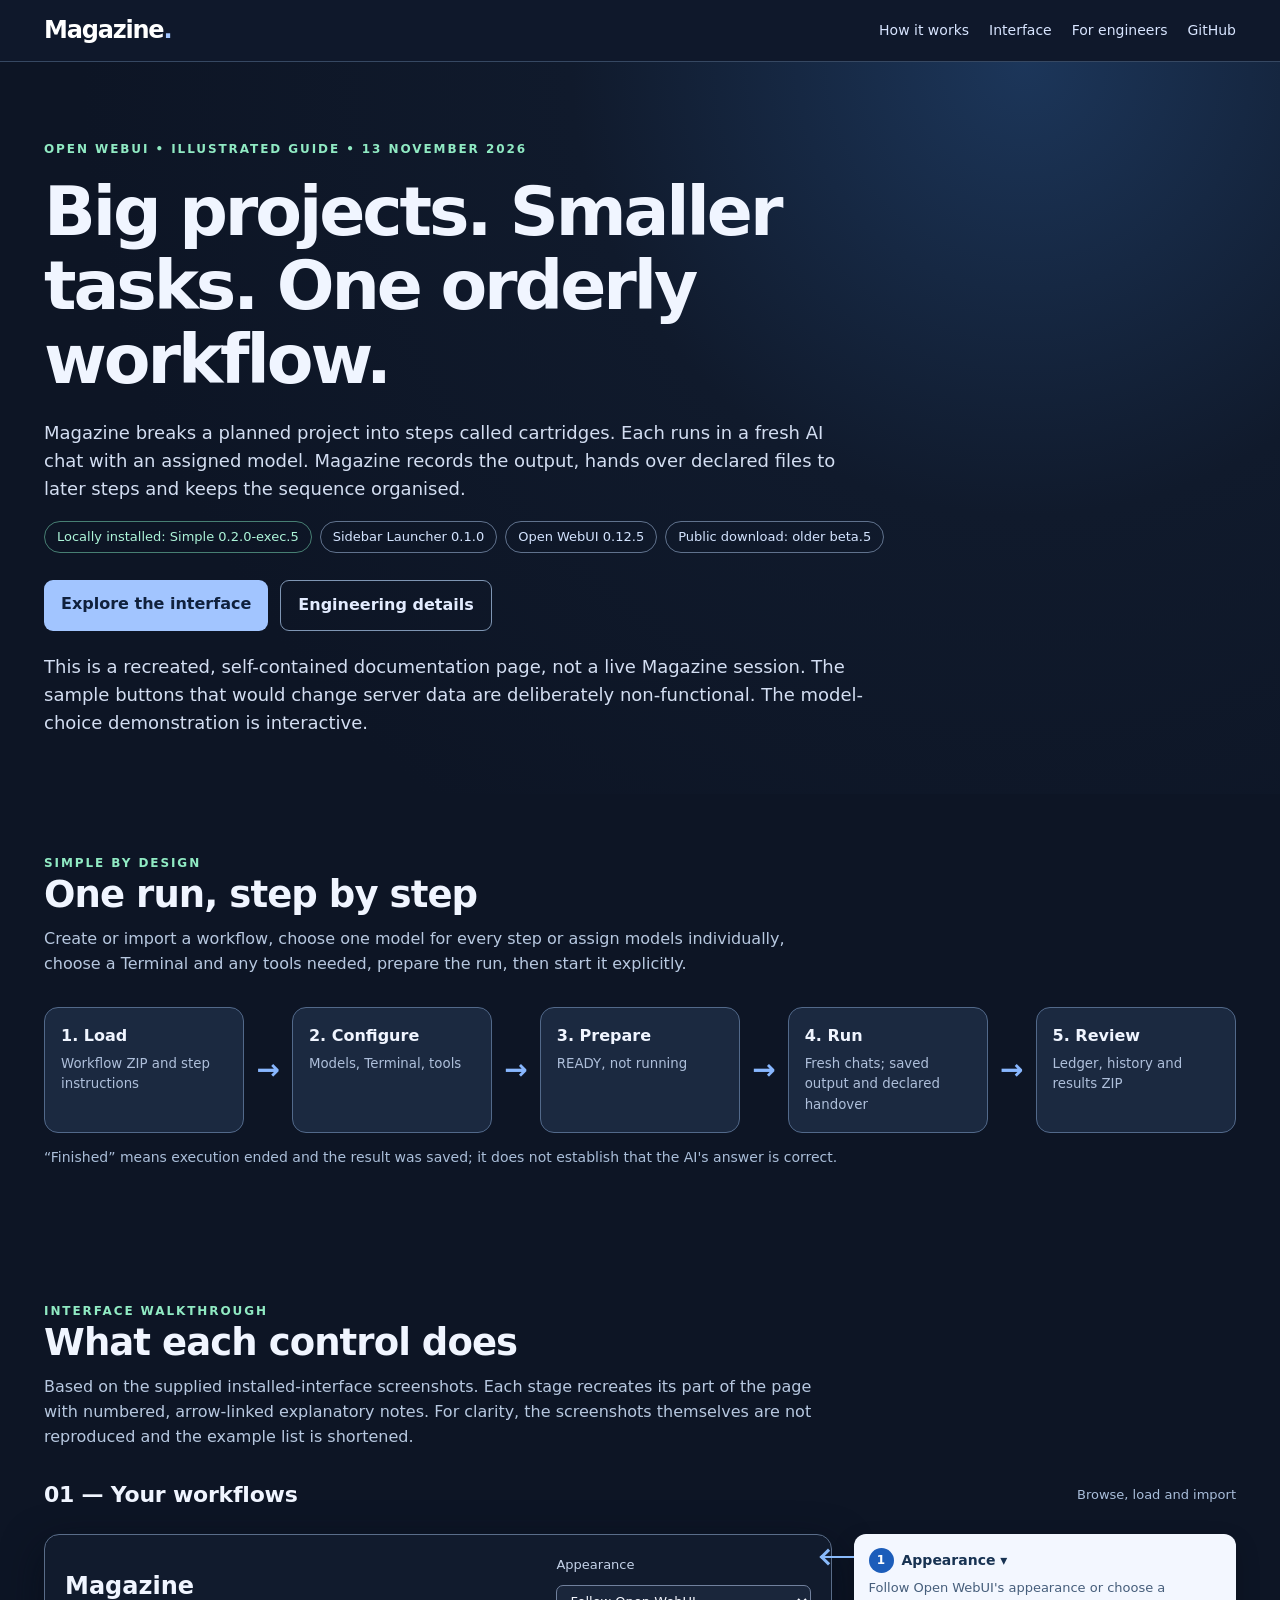
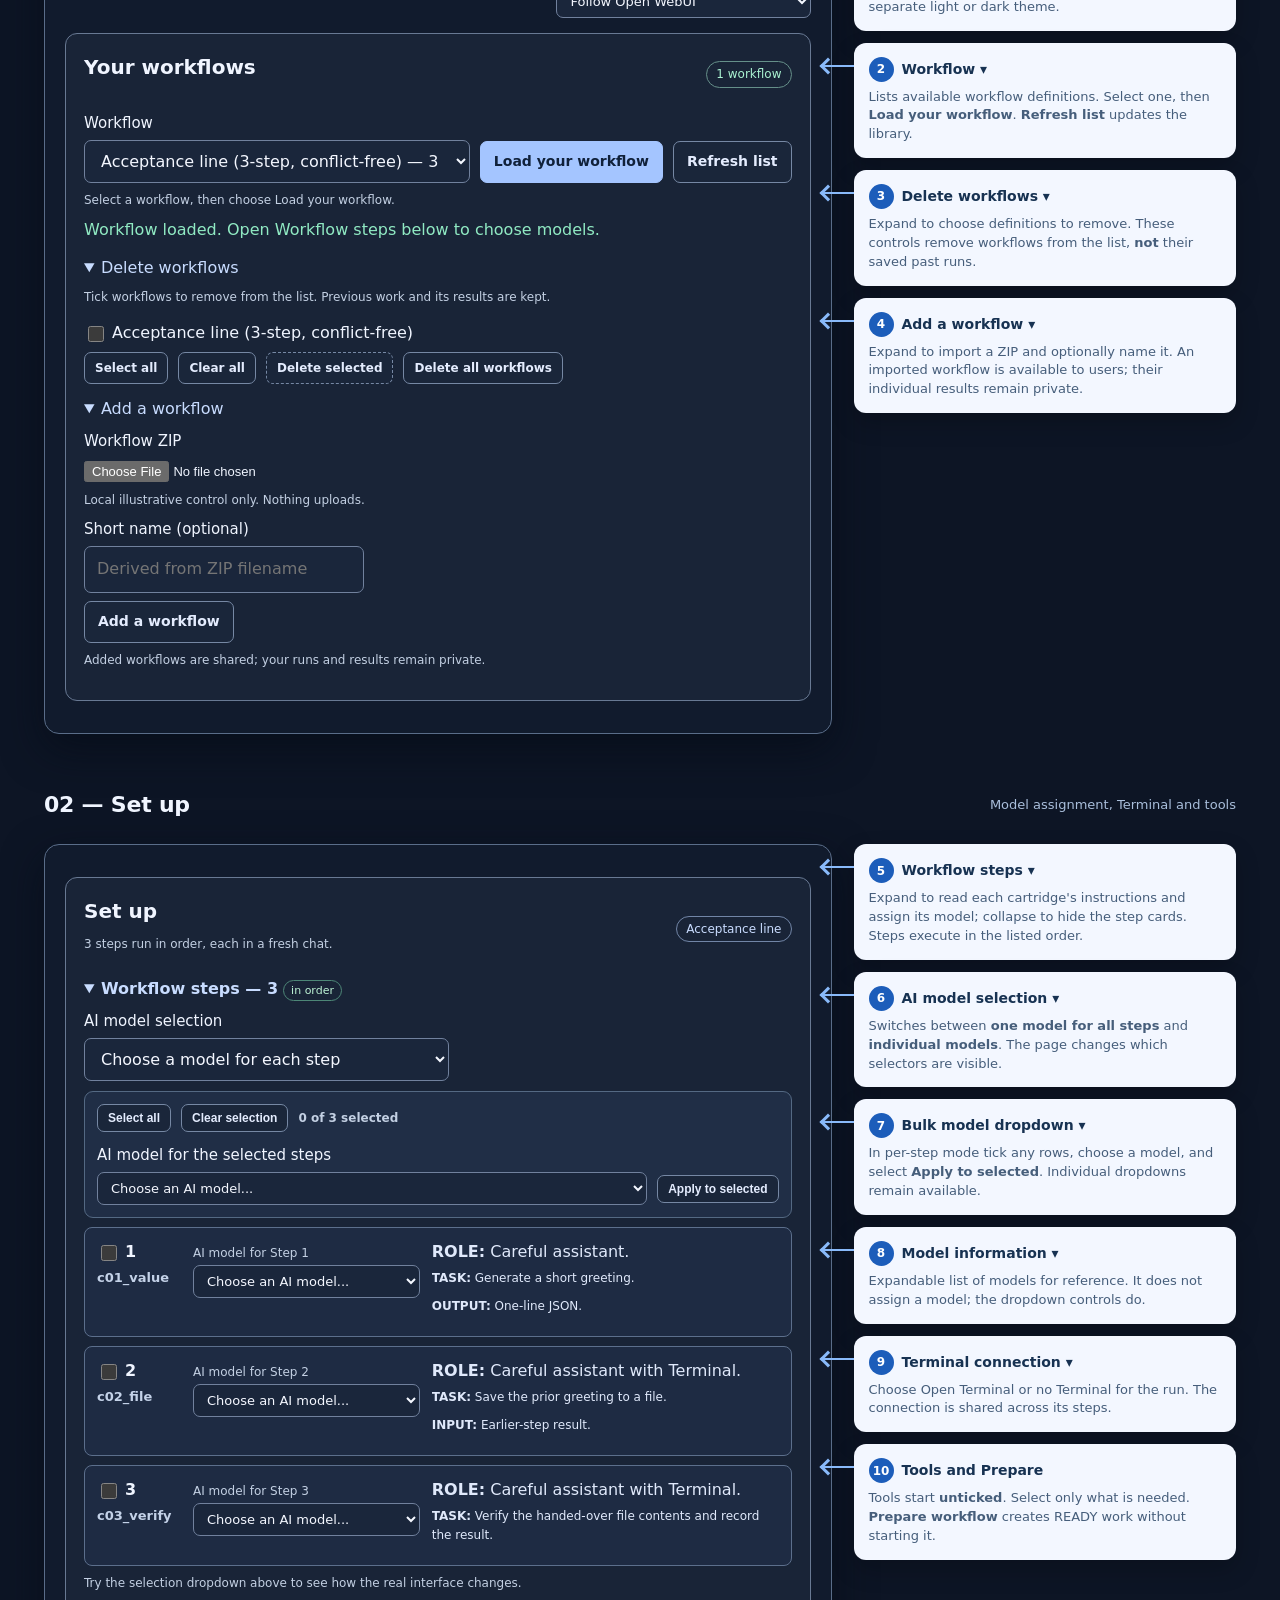
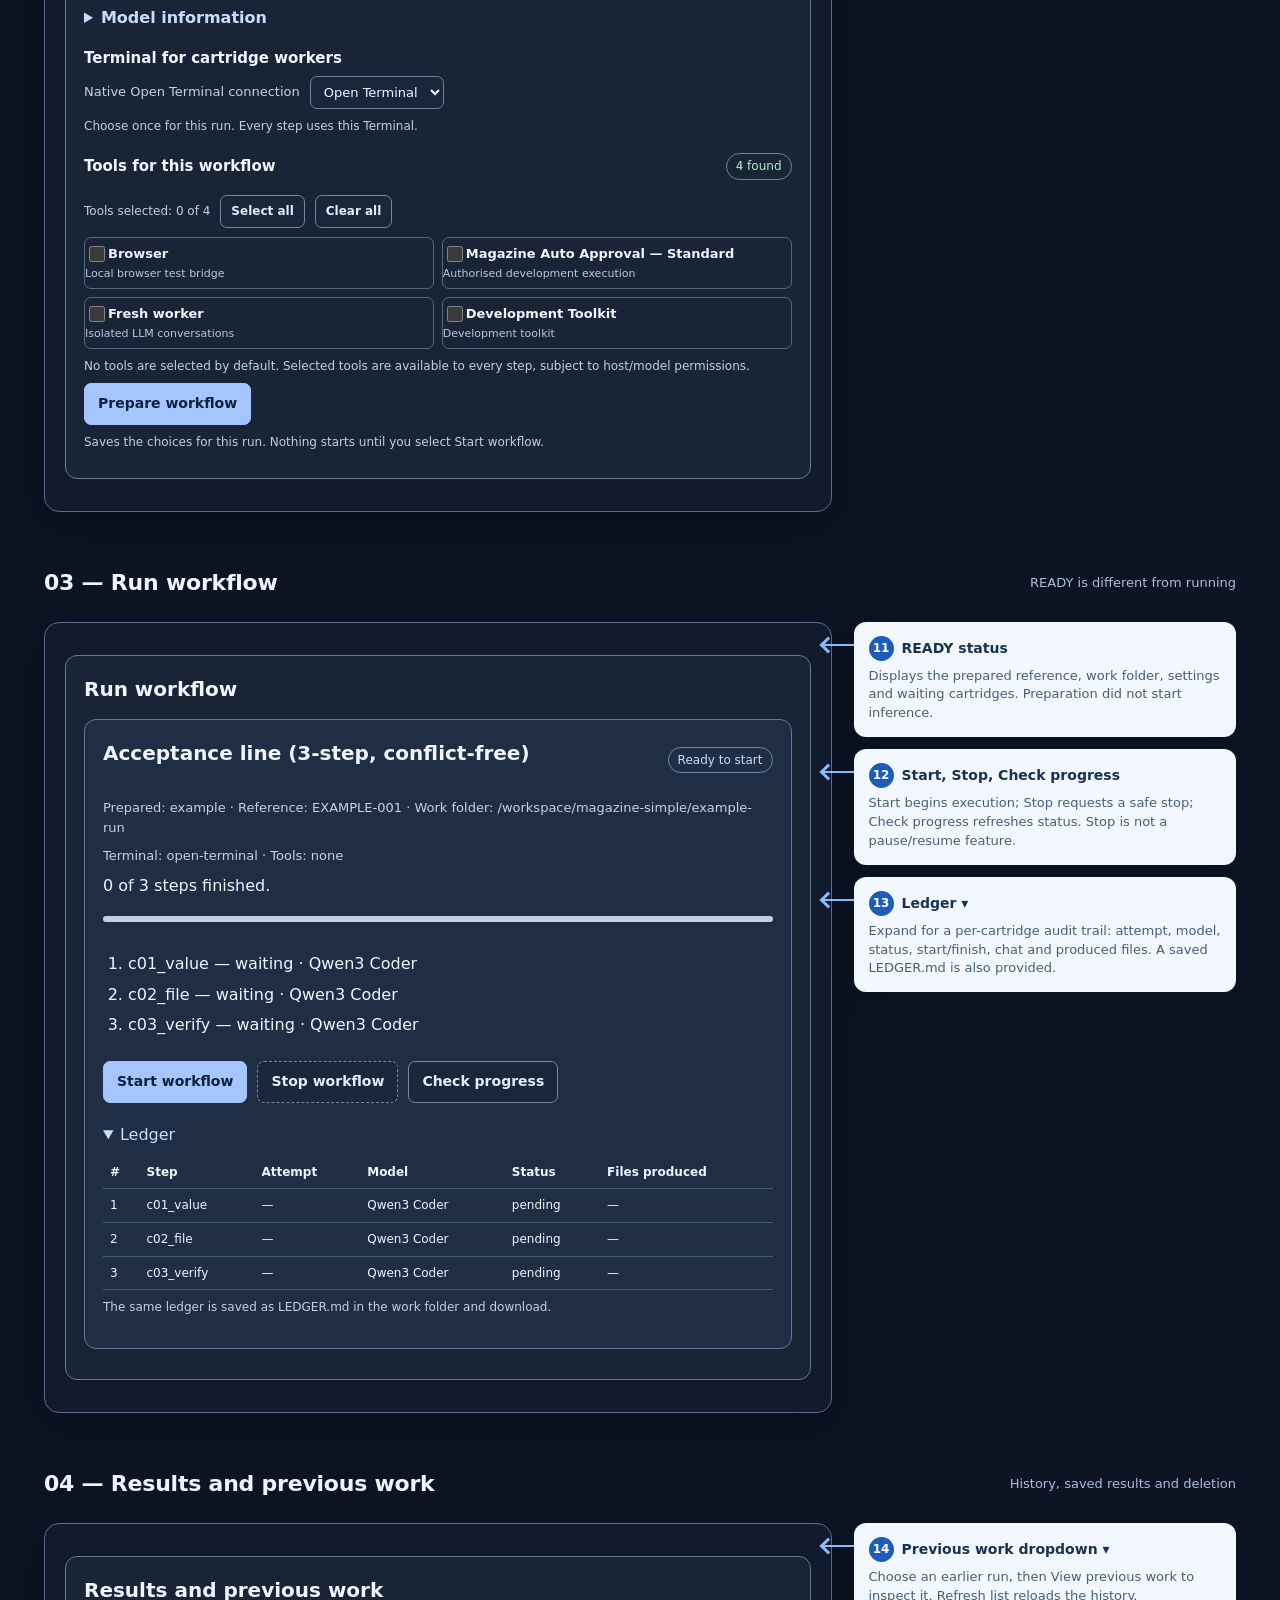
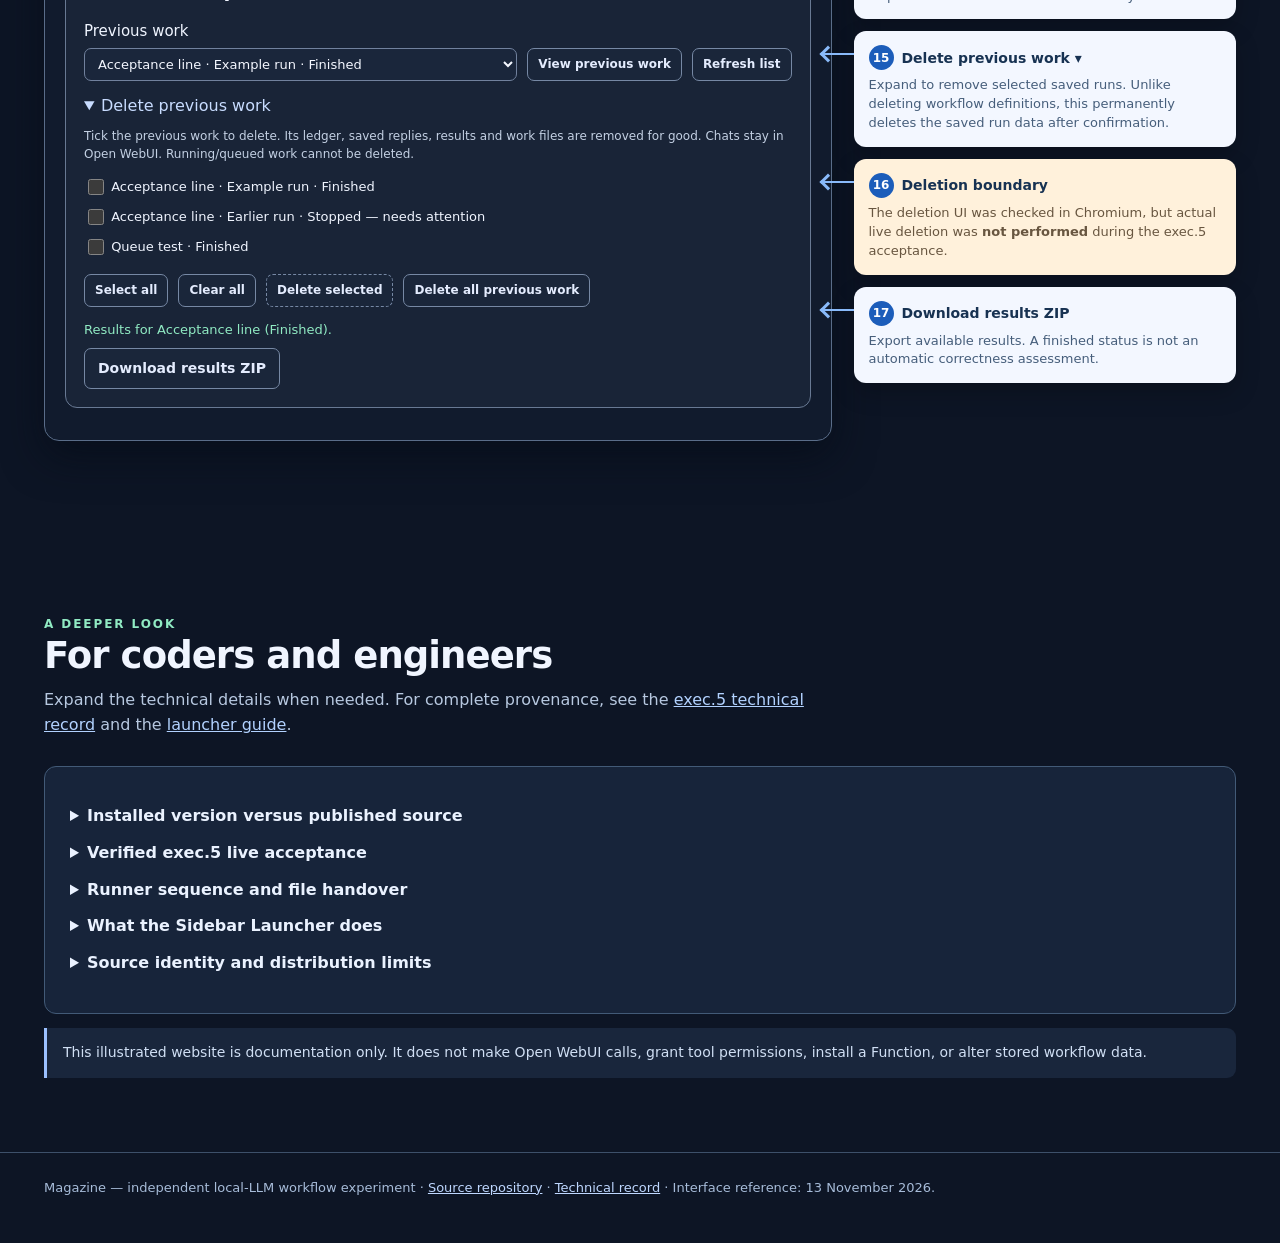
==== docs/guide/index.html @ 6c891edf "docs: document Magazine Simple exec.5 and publish annotated interface and sidebar launcher" ====
<!doctype html>
<html lang="en-GB"><head><meta charset="utf-8"><meta name="viewport" content="width=device-width, initial-scale=1"><meta name="color-scheme" content="dark">
<title>Magazine Simple 0.2.0-exec.5 — illustrated interface</title>
<meta name="description" content="Visual walkthrough of the Magazine Simple 0.2.0-exec.5 Open WebUI interface, based on 13 November 2026 screenshots.">
<link rel="stylesheet" href="guide.css"><script defer src="guide.js"></script></head>
<body><a class="skip" href="#main">Skip to content</a>
<header class="site-header"><nav class="nav" aria-label="Navigation"><a href="#top" class="logo">Magazine<span style="color:#a2c5ff">.</span></a><div class="navlinks"><a href="#how">How it works</a><a href="#interface">Interface</a><a href="#engineering">For engineers</a><a href="https://github.com/Nundrian/Magazine">GitHub</a></div></nav></header>
<main id="main">
<section class="hero" id="top"><div class="wrap"><div class="eyebrow">Open WebUI • illustrated guide • 13 November 2026</div>
<h1>Big projects. Smaller tasks. One orderly workflow.</h1>
<p>Magazine breaks a planned project into steps called cartridges. Each runs in a fresh AI chat with an assigned model. Magazine records the output, hands over declared files to later steps and keeps the sequence organised.</p>
<div class="tags"><span class="tag mint">Locally installed: Simple 0.2.0-exec.5</span><span class="tag">Sidebar Launcher 0.1.0</span><span class="tag">Open WebUI 0.12.5</span><span class="tag">Public download: older beta.5</span></div>
<div class="hero-actions"><a class="action" href="#interface">Explore the interface</a><a class="action secondary" href="#engineering">Engineering details</a></div>
<p class="caveat">This is a recreated, self-contained documentation page, not a live Magazine session. The sample buttons that would change server data are deliberately non-functional. The model-choice demonstration is interactive.</p>
</div></section>
<section class="section" id="how"><div class="wrap"><div class="eyebrow">Simple by design</div><h2>One run, step by step</h2>
<p class="intro">Create or import a workflow, choose one model for every step or assign models individually, choose a Terminal and any tools needed, prepare the run, then start it explicitly.</p>
<div class="flow" role="img" aria-label="Workflow process: load workflow, configure models and tools, prepare, execute sequential steps, and review results.">
<div class="flow-node"><b>1. Load</b><small>Workflow ZIP and step instructions</small></div><span class="flow-arrow" aria-hidden="true">→</span>
<div class="flow-node"><b>2. Configure</b><small>Models, Terminal, tools</small></div><span class="flow-arrow" aria-hidden="true">→</span>
<div class="flow-node"><b>3. Prepare</b><small>READY, not running</small></div><span class="flow-arrow" aria-hidden="true">→</span>
<div class="flow-node"><b>4. Run</b><small>Fresh chats; saved output and declared handover</small></div><span class="flow-arrow" aria-hidden="true">→</span>
<div class="flow-node"><b>5. Review</b><small>Ledger, history and results ZIP</small></div></div>
<p class="diagram-note">“Finished” means execution ended and the result was saved; it does not establish that the AI's answer is correct.</p></div></section>
<section class="section" id="interface"><div class="wrap"><div class="eyebrow">Interface walkthrough</div><h2>What each control does</h2><p class="intro">Based on the supplied installed-interface screenshots. Each stage recreates its part of the page with numbered, arrow-linked explanatory notes. For clarity, the screenshots themselves are not reproduced and the example list is shortened.</p>

<div id="workflows" class="demo-head"><h3>01 — Your workflows</h3><p>Browse, load and import</p></div>
<div class="walk-stage"><div class="screen">
<div class="screen-title"><strong>Magazine</strong><div class="inline-fields"><label class="small" for="appearance">Appearance</label><select id="appearance" class="field slim"><option>Follow Open WebUI</option><option>Dark</option><option>Light</option></select></div></div>
<div class="app-panel"><div class="screen-title"><h4>Your workflows</h4><span class="pill">1 workflow</span></div>
<label class="field-label" for="workflow">Workflow</label><div class="inline-fields"><select class="field grow" id="workflow"><option>Acceptance line (3-step, conflict-free) — 3 steps</option></select><span class="fake-btn primary">Load your workflow</span><span class="fake-btn">Refresh list</span></div>
<p class="micro">Select a workflow, then choose Load your workflow.</p><p class="success">Workflow loaded. Open Workflow steps below to choose models.</p>
<details open><summary>Delete workflows</summary><p class="micro">Tick workflows to remove from the list. Previous work and its results are kept.</p>
<div class="delete-list"><label><input type="checkbox"> Acceptance line (3-step, conflict-free)</label></div>
<div class="inline-fields"><span class="fake-btn tiny">Select all</span><span class="fake-btn tiny">Clear all</span><span class="fake-btn tiny danger">Delete selected</span><span class="fake-btn tiny">Delete all workflows</span></div></details>
<details open><summary>Add a workflow</summary><label class="field-label" for="workflow-zip">Workflow ZIP</label><input type="file" id="workflow-zip" accept=".zip"><p class="micro">Local illustrative control only. Nothing uploads.</p>
<label class="field-label" for="short-name">Short name (optional)</label><input id="short-name" class="field" style="max-width:280px" placeholder="Derived from ZIP filename">
<p><span class="fake-btn">Add a workflow</span></p><p class="micro">Added workflows are shared; your runs and results remain private.</p></details></div></div>
<aside class="note-column" aria-label="Workflow-control explanations">
<div class="callout"><h4><span class="num">1</span>Appearance ▾</h4><p>Follow Open WebUI's appearance or choose a separate light or dark theme.</p></div>
<div class="callout"><h4><span class="num">2</span>Workflow ▾</h4><p>Lists available workflow definitions. Select one, then <strong>Load your workflow</strong>. <strong>Refresh list</strong> updates the library.</p></div>
<div class="callout"><h4><span class="num">3</span>Delete workflows ▾</h4><p>Expand to choose definitions to remove. These controls remove workflows from the list, <strong>not</strong> their saved past runs.</p></div>
<div class="callout"><h4><span class="num">4</span>Add a workflow ▾</h4><p>Expand to import a ZIP and optionally name it. An imported workflow is available to users; their individual results remain private.</p></div>
</aside></div>

<div id="setup" class="demo-head"><h3>02 — Set up</h3><p>Model assignment, Terminal and tools</p></div>
<div class="walk-stage"><div class="screen"><div class="app-panel">
<div class="screen-title"><div><h4 style="margin-bottom:0">Set up</h4><p class="micro">3 steps run in order, each in a fresh chat.</p></div><span class="pill neutral">Acceptance line</span></div>
<details open><summary><strong>Workflow steps — 3</strong> <span class="step-pill">in order</span></summary>
<label class="field-label" for="model-mode">AI model selection</label><select id="model-mode" class="field" style="max-width:365px"><option value="per-step">Choose a model for each step</option><option value="same">Use the same model for all steps</option></select>
<div class="mode-panel" id="per-step"><div class="model-top" style="margin-top:10px">
<div class="inline-fields"><button type="button" class="fake-btn tiny" id="all-steps">Select all</button><button type="button" class="fake-btn tiny" id="clear-steps">Clear selection</button><strong class="micro" id="selected-count">0 of 3 selected</strong></div>
<label class="field-label" for="bulk-model" style="margin-top:12px">AI model for the selected steps</label>
<div class="inline-fields"><select class="field slim grow" id="bulk-model"><option value="">Choose an AI model...</option><option>qwen3-coder-udq4-native:latest</option><option>bonsai-2:27b</option><option>hf.co/unsloth/Qwen3.8-27B-GGUF:UD-Q4_K_XL</option></select><button type="button" class="fake-btn tiny" id="apply-model">Apply to selected</button></div></div>
<div class="cartridge"><label><input type="checkbox" data-select-step value="1"> <b>1</b><br><strong class="small">c01_value</strong></label><div><label class="micro" for="model-1">AI model for Step 1</label><select class="field slim model-selector" id="model-1"><option value="">Choose an AI model...</option><option>qwen3-coder-udq4-native:latest</option><option>bonsai-2:27b</option><option>hf.co/unsloth/Qwen3.8-27B-GGUF:UD-Q4_K_XL</option></select></div><div class="task"><b>ROLE:</b> Careful assistant.<p><b>TASK:</b> Generate a short greeting.</p><p><b>OUTPUT:</b> One-line JSON.</p></div></div>
<div class="cartridge"><label><input type="checkbox" data-select-step value="2"> <b>2</b><br><strong class="small">c02_file</strong></label><div><label class="micro" for="model-2">AI model for Step 2</label><select class="field slim model-selector" id="model-2"><option value="">Choose an AI model...</option><option>qwen3-coder-udq4-native:latest</option><option>bonsai-2:27b</option><option>hf.co/unsloth/Qwen3.8-27B-GGUF:UD-Q4_K_XL</option></select></div><div class="task"><b>ROLE:</b> Careful assistant with Terminal.<p><b>TASK:</b> Save the prior greeting to a file.</p><p><b>INPUT:</b> Earlier-step result.</p></div></div>
<div class="cartridge"><label><input type="checkbox" data-select-step value="3"> <b>3</b><br><strong class="small">c03_verify</strong></label><div><label class="micro" for="model-3">AI model for Step 3</label><select class="field slim model-selector" id="model-3"><option value="">Choose an AI model...</option><option>qwen3-coder-udq4-native:latest</option><option>bonsai-2:27b</option><option>hf.co/unsloth/Qwen3.8-27B-GGUF:UD-Q4_K_XL</option></select></div><div class="task"><b>ROLE:</b> Careful assistant with Terminal.<p><b>TASK:</b> Verify the handed-over file contents and record the result.</p></div></div>
</div>
<div class="mode-panel" id="same-model" hidden><label class="field-label" for="shared-model" style="margin-top:12px">AI model for all steps</label><select id="shared-model" class="field" style="max-width:490px"><option value="">Choose an AI model...</option><option>qwen3-coder-udq4-native:latest</option><option>bonsai-2:27b</option><option>hf.co/unsloth/Qwen3.8-27B-GGUF:UD-Q4_K_XL</option></select>
<div class="cartridge"><b>1 · c01_value</b><span class="small">Greeting</span><span class="small">Uses the single selected model</span></div><div class="cartridge"><b>2 · c02_file</b><span class="small">Save file</span><span class="small">Uses the single selected model</span></div><div class="cartridge"><b>3 · c03_verify</b><span class="small">Verify file</span><span class="small">Uses the single selected model</span></div>
</div><p id="demo-feedback" class="micro" aria-live="polite">Try the selection dropdown above to see how the real interface changes.</p></details>
<details><summary><strong>Model information</strong></summary><p class="micro"><strong>Available models (reference only)</strong>. Choose using the selection controls above.</p>
<div class="reference-list"><div>qwen3-coder-udq4-native:latest</div><div>hf.co/unsloth/Qwen3-Coder-30B-A3B-Instruct-GGUF:UD-Q4_K_XL</div><div>bonsai-2:27b</div><div>hf.co/AtomicChat/Ornith-1.5-35B-A3B-GGUF:Q4_K_M</div><div>hf.co/unsloth/Qwen3.8-27B-GGUF:UD-Q4_K_XL</div></div></details>
<h5>Terminal for cartridge workers</h5><div class="inline-fields"><label class="small" for="terminal">Native Open Terminal connection</label><select class="field slim" style="width:auto" id="terminal"><option>Open Terminal</option><option>No terminal</option></select></div><p class="micro">Choose once for this run. Every step uses this Terminal.</p>
<div class="screen-title" style="margin-top:18px"><h5 style="margin:0">Tools for this workflow</h5><span class="pill">4 found</span></div>
<div class="inline-fields"><span class="micro">Tools selected: 0 of 4</span><span class="fake-btn tiny">Select all</span><span class="fake-btn tiny">Clear all</span></div>
<div class="tool-list" style="margin-top:9px">
<label class="tool"><input type="checkbox"><span><b>Browser</b><small>Local browser test bridge</small></span></label>
<label class="tool"><input type="checkbox"><span><b>Magazine Auto Approval — Standard</b><small>Authorised development execution</small></span></label>
<label class="tool"><input type="checkbox"><span><b>Fresh worker</b><small>Isolated LLM conversations</small></span></label>
<label class="tool"><input type="checkbox"><span><b>Development Toolkit</b><small>Development toolkit</small></span></label></div>
<p class="micro">No tools are selected by default. Selected tools are available to every step, subject to host/model permissions.</p><p><span class="fake-btn primary">Prepare workflow</span></p><p class="micro">Saves the choices for this run. Nothing starts until you select Start workflow.</p>
</div></div>
<aside class="note-column" aria-label="Model and tool explanations">
<div class="callout"><h4><span class="num">5</span>Workflow steps ▾</h4><p>Expand to read each cartridge's instructions and assign its model; collapse to hide the step cards. Steps execute in the listed order.</p></div>
<div class="callout"><h4><span class="num">6</span>AI model selection ▾</h4><p>Switches between <strong>one model for all steps</strong> and <strong>individual models</strong>. The page changes which selectors are visible.</p></div>
<div class="callout"><h4><span class="num">7</span>Bulk model dropdown ▾</h4><p>In per-step mode tick any rows, choose a model, and select <strong>Apply to selected</strong>. Individual dropdowns remain available.</p></div>
<div class="callout"><h4><span class="num">8</span>Model information ▾</h4><p>Expandable list of models for reference. It does not assign a model; the dropdown controls do.</p></div>
<div class="callout"><h4><span class="num">9</span>Terminal connection ▾</h4><p>Choose Open Terminal or no Terminal for the run. The connection is shared across its steps.</p></div>
<div class="callout"><h4><span class="num">10</span>Tools and Prepare</h4><p>Tools start <strong>unticked</strong>. Select only what is needed. <strong>Prepare workflow</strong> creates READY work without starting it.</p></div>
</aside></div>

<div id="run" class="demo-head"><h3>03 — Run workflow</h3><p>READY is different from running</p></div>
<div class="walk-stage"><div class="screen"><div class="app-panel"><h4>Run workflow</h4><div class="app-panel" style="background:#202e45">
<div class="screen-title"><h4>Acceptance line (3-step, conflict-free)</h4><span class="pill neutral">Ready to start</span></div>
<p class="small">Prepared: example · Reference: EXAMPLE-001 · Work folder: /workspace/magazine-simple/example-run</p>
<p class="small">Terminal: open-terminal · Tools: none</p><p>0 of 3 steps finished.</p><div class="meter" role="img" aria-label="Zero of three steps finished"></div>
<ol class="steps"><li>c01_value — waiting · Qwen3 Coder</li><li>c02_file — waiting · Qwen3 Coder</li><li>c03_verify — waiting · Qwen3 Coder</li></ol>
<div class="inline-fields" style="margin:20px 0"><span class="fake-btn primary">Start workflow</span><span class="fake-btn danger">Stop workflow</span><span class="fake-btn">Check progress</span></div>
<details open><summary>Ledger</summary><div style="overflow:auto"><table class="ledger"><thead><tr><th>#</th><th>Step</th><th>Attempt</th><th>Model</th><th>Status</th><th>Files produced</th></tr></thead><tbody><tr><td>1</td><td>c01_value</td><td>—</td><td>Qwen3 Coder</td><td>pending</td><td>—</td></tr><tr><td>2</td><td>c02_file</td><td>—</td><td>Qwen3 Coder</td><td>pending</td><td>—</td></tr><tr><td>3</td><td>c03_verify</td><td>—</td><td>Qwen3 Coder</td><td>pending</td><td>—</td></tr></tbody></table></div><p class="micro">The same ledger is saved as LEDGER.md in the work folder and download.</p></details>
</div></div></div>
<aside class="note-column" aria-label="Run explanations">
<div class="callout"><h4><span class="num">11</span>READY status</h4><p>Displays the prepared reference, work folder, settings and waiting cartridges. Preparation did not start inference.</p></div>
<div class="callout"><h4><span class="num">12</span>Start, Stop, Check progress</h4><p>Start begins execution; Stop requests a safe stop; Check progress refreshes status. Stop is not a pause/resume feature.</p></div>
<div class="callout"><h4><span class="num">13</span>Ledger ▾</h4><p>Expand for a per-cartridge audit trail: attempt, model, status, start/finish, chat and produced files. A saved LEDGER.md is also provided.</p></div>
</aside></div>

<div id="results" class="demo-head"><h3>04 — Results and previous work</h3><p>History, saved results and deletion</p></div>
<div class="walk-stage"><div class="screen"><div class="app-panel"><h4>Results and previous work</h4>
<label class="field-label" for="history">Previous work</label>
<div class="inline-fields"><select class="field slim grow" id="history"><option>Acceptance line · Example run · Finished</option><option>Acceptance line · Earlier run · Stopped — needs attention</option><option>Queue test · Finished</option></select><span class="fake-btn tiny">View previous work</span><span class="fake-btn tiny">Refresh list</span></div>
<details open><summary>Delete previous work</summary><p class="micro">Tick the previous work to delete. Its ledger, saved replies, results and work files are removed for good. Chats stay in Open WebUI. Running/queued work cannot be deleted.</p>
<div class="result-list"><label><input type="checkbox"> Acceptance line · Example run · Finished</label><label><input type="checkbox"> Acceptance line · Earlier run · Stopped — needs attention</label><label><input type="checkbox"> Queue test · Finished</label></div>
<div class="inline-fields" style="margin-top:12px"><span class="fake-btn tiny">Select all</span><span class="fake-btn tiny">Clear all</span><span class="fake-btn tiny danger">Delete selected</span><span class="fake-btn tiny">Delete all previous work</span></div></details>
<p class="success small">Results for Acceptance line (Finished).</p><span class="fake-btn">Download results ZIP</span></div></div>
<aside class="note-column" aria-label="Results explanations">
<div class="callout"><h4><span class="num">14</span>Previous work dropdown ▾</h4><p>Choose an earlier run, then View previous work to inspect it. Refresh list reloads the history.</p></div>
<div class="callout"><h4><span class="num">15</span>Delete previous work ▾</h4><p>Expand to remove selected saved runs. Unlike deleting workflow definitions, this permanently deletes the saved run data after confirmation.</p></div>
<div class="callout warning"><h4><span class="num">16</span>Deletion boundary</h4><p>The deletion UI was checked in Chromium, but actual live deletion was <strong>not performed</strong> during the exec.5 acceptance.</p></div>
<div class="callout"><h4><span class="num">17</span>Download results ZIP</h4><p>Export available results. A finished status is not an automatic correctness assessment.</p></div>
</aside></div>
</div></section>
<section class="section" id="engineering"><div class="wrap"><div class="eyebrow">A deeper look</div><h2>For coders and engineers</h2><p class="intro">Expand the technical details when needed. For complete provenance, see the <a href="../SIMPLE_0.2.0_EXEC5.md">exec.5 technical record</a> and the <a href="../SIDEBAR_LAUNCHER.md">launcher guide</a>.</p>
<div class="tech">
<details><summary>Installed version versus published source</summary><p><strong>Installed locally:</strong> Magazine Simple 0.2.0-exec.5, served at <code>/magazine-simple</code>, and Sidebar Launcher 0.1.0 on Open WebUI 0.12.5. The launcher adds a navigation item in a new tab; it does not run workflows.</p><p><strong>Published public Function:</strong> the older 0.1.0-beta.5 under <code>/magazine</code>. It is not equivalent to exec.5. The updated runner's source has not been supplied for publication with this guide.</p></details>
<details><summary>Verified exec.5 live acceptance</summary><p>On 13 November 2026, the existing Function was updated in place. Pre-existing 178 run-folder files remained hash-identical. A live three-step run <code>20261113-093654-9352d6</code> completed with <code>qwen3-coder-udq4-native:latest</code>, Open Terminal and no extra tools. Steps 2 and 3 invoked real <code>run_command</code> calls; the handover was verified and <code>result.json</code> reported <code>match: true</code>. The inline DONE completion path was exercised in step 2.</p><p>The Chromium deletion interface was inspected but no live deletion was performed. Firefox interactions and host container logs were not verified.</p></details>
<details><summary>Runner sequence and file handover</summary><pre>Workflow ZIP → import and validate → assign models
    ↓ choose Terminal and tools
Prepare → READY → explicit Start
    ↓
Step 1: fresh chat → save reply/output
    ↓ declared file handover
Step 2: fresh chat → run Terminal command → save files
    ↓ declared file handover
Step 3: fresh chat → verify file contents → save result
    ↓
Ledger + previous-work history + results ZIP</pre><p>Do not infer a successful external task solely from a finished cartridge, or call older beta.5 tests a fresh exec.5 pass.</p></details>
<details><summary>What the Sidebar Launcher does</summary><p>Launcher 0.1.0 injects a Magazine navigation link pointing to <code>/magazine-simple</code> via Open WebUI's static <code>loader.js</code>. It opens in a separate tab and does not request an API token or execute a cartridge. Loader backups and installation metadata are kept under <code>DATA_DIR/magazine-simple/sidebar-launcher/</code>. Read the <a href="../SIDEBAR_LAUNCHER.md">security and compatibility notes</a> before installing.</p></details>
<details><summary>Source identity and distribution limits</summary><p>Installed Function code: SHA-256 prefix/suffix <code>400f8bf4…1309</code>, 111,367 bytes. Served <code>page.html</code>: <code>b1b41a55…2f97</code>. These are abbreviated identifiers from the local installation report, not downloadable artefact hashes. Current distribution in this repository remains beta.5; the local exec.5 build is documented but not included as an installer.</p></details>
</div>
<div class="disclaimer">This illustrated website is documentation only. It does not make Open WebUI calls, grant tool permissions, install a Function, or alter stored workflow data.</div>
</div></section></main>
<footer class="footer"><div class="wrap">Magazine — independent local-LLM workflow experiment · <a href="https://github.com/Nundrian/Magazine">Source repository</a> · <a href="../SIMPLE_0.2.0_EXEC5.md">Technical record</a> · Interface reference: 13 November 2026.</div></footer>
</body></html>
---- docs/guide/guide.css ----
/* Magazine Simple exec.5 documentation — recreated from 13 Nov 2026 UI references.
   This is a static guide, not the live Open WebUI Function. */
:root{color-scheme:dark;--bg:#0d1525;--panel:#192437;--well:#202e45;--border:#62718a;--ink:#f0f5ff;--muted:#b8c6de;--blue:#a2c5ff;--mint:#90eac3;--callout:#f3f7ff;--callout-ink:#173252}
*{box-sizing:border-box}html{scroll-behavior:smooth}body{margin:0;background:var(--bg);color:var(--ink);font:16px/1.55 system-ui,-apple-system,"Segoe UI",Arial,sans-serif}a{color:#b2d2ff}a:hover{text-decoration-thickness:2px}a:focus-visible,button:focus-visible,summary:focus-visible,select:focus-visible,input:focus-visible{outline:3px solid #a6cbff;outline-offset:3px}
.skip{position:absolute;top:-90px;left:12px;background:white;color:#10203c;padding:10px;z-index:50}.skip:focus{top:12px}
.site-header{position:sticky;top:0;z-index:20;background:#10192ceF;border-bottom:1px solid #364862;backdrop-filter:blur(12px)}.nav{max-width:1240px;margin:auto;display:flex;align-items:center;gap:20px;padding:12px 24px}.logo{font-size:24px;font-weight:790;letter-spacing:-.05em;color:white;text-decoration:none;margin-right:auto}.navlinks{display:flex;gap:20px;flex-wrap:wrap}.navlinks a{color:#d8e5ff;font-size:14px;text-decoration:none}.navlinks a:hover{text-decoration:underline}
.wrap{max-width:1240px;margin:0 auto;padding:0 24px}.hero{padding:78px 0 58px;background:radial-gradient(circle at 80% 0%,#1c365a 0%,#101a2c 36%,#0d1525 75%)}.eyebrow{color:var(--mint);text-transform:uppercase;font-size:12px;font-weight:760;letter-spacing:.16em}.hero h1{font-size:clamp(38px,6vw,68px);max-width:920px;line-height:1.09;margin:16px 0 22px;letter-spacing:-.045em}.hero p{max-width:820px;color:#d3def2;font-size:18px}.tags{display:flex;gap:8px;flex-wrap:wrap}.tag{padding:5px 12px;border:1px solid #60728d;border-radius:999px;font-size:13px;color:#d4e4ff}.tag.mint{border-color:#477f73;color:#adf5d9}.hero-actions{display:flex;flex-wrap:wrap;gap:12px;margin-top:27px}.action{background:var(--blue);color:#10213d;padding:12px 17px;border-radius:9px;text-decoration:none;font-weight:760}.action.secondary{background:transparent;color:#e3ecff;border:1px solid #7f96b4}.caveat{margin:22px 0 0;color:#b7cbe6;font-size:14px}
main section{scroll-margin-top:78px}.section{padding:60px 0}.section h2{font-size:clamp(27px,3vw,37px);line-height:1.2;letter-spacing:-.025em;margin:0 0 10px}.intro{color:#b7c8e0;max-width:770px;margin:0 0 28px}.section-heading{display:flex;flex-wrap:wrap;align-items:center;justify-content:space-between;gap:12px;margin-bottom:26px}.stage-count{font-size:13px;color:#a8cfff;text-transform:uppercase;letter-spacing:.12em}
.flow{display:flex;align-items:stretch;gap:12px;flex-wrap:wrap;margin:30px 0 10px}.flow-node{flex:1;min-width:150px;background:#1b2940;border:1px solid #52698a;border-radius:14px;padding:16px}.flow-node b{display:block;font-size:16px}.flow-node small{display:block;color:#aebfda;margin-top:5px}.flow-arrow{align-self:center;color:#88b7ff;font-size:28px;font-weight:800}.diagram-note{color:#aabed9;font-size:14px}
.demo-head{display:flex;gap:12px;align-items:center;justify-content:space-between;margin-bottom:12px}.demo-head h3{margin:0;font-size:22px;letter-spacing:-.01em}.demo-head p{margin:0;font-size:13px;color:#a9bedb}
.walk-stage{display:grid;grid-template-columns:minmax(0,1.75fr) minmax(260px,.85fr);gap:22px;align-items:start;margin:22px 0 54px}.screen{border:1px solid #5a6d89;border-radius:15px;padding:20px;background:#111b2d;box-shadow:0 15px 40px #050b16a3;overflow:hidden}.screen-title{display:flex;align-items:center;justify-content:space-between;margin-bottom:15px}.screen-title strong{font-size:24px}.app-panel{border:1px solid #687993;background:var(--panel);border-radius:12px;padding:18px;margin:12px 0}.app-panel h4{font-size:20px;margin:0 0 14px}.app-panel h5{font-size:15px;margin:16px 0 6px}.app-panel p{margin:8px 0}.micro{font-size:12px;color:#c3d0e3}.small{font-size:13px;color:#c4d2e8}.success{color:var(--mint)!important}.pill{border:1px solid #658f89;border-radius:30px;padding:3px 9px;color:#aaf2d1;font-size:12px;white-space:nowrap}.pill.neutral{color:#c9dcff;border-color:#7185a6}.field-label{display:block;font-size:15px;margin-bottom:5px}.field{width:100%;border:1px solid #71819d;background:#1a263b;color:#f4f7ff;border-radius:7px;padding:10px 12px;font:inherit;min-width:0}.field.slim{padding:7px 9px;font-size:13px}.field:disabled{opacity:.7}.stack{display:grid;gap:10px}.inline-fields{display:flex;gap:10px;align-items:center;flex-wrap:wrap}.inline-fields .grow{flex:1;min-width:175px}.fake-btn{display:inline-block;padding:9px 13px;background:#1a263a;border:1px solid #7688a4;border-radius:7px;color:#e4ecfe;font-weight:650;font-size:14px;white-space:nowrap}.fake-btn.primary{background:#a4c5ff;color:#10213a;border-color:#a4c5ff}.fake-btn.danger{border-style:dashed}.fake-btn.tiny{font-size:12px;padding:6px 10px}.fake-btn.dim{opacity:.68}.status-line{margin-top:12px;font-size:13px;color:var(--mint)}.screen details{margin:13px 0}.screen summary{cursor:pointer;font-size:16px;color:#c8dcff}.screen details[open]>summary{margin-bottom:8px}.screen details details summary{font-size:14px}.app-divider{border-top:1px solid #475773;margin:14px 0}.two-col{display:grid;grid-template-columns:1fr 1fr;gap:14px}.screen input[type=checkbox]{accent-color:#529cff;width:16px;height:16px;vertical-align:middle}.screen input[type=file]{max-width:100%;font-size:13px}.screen .delete-list label,.screen .tool-list label{display:block;padding:6px 0}.tool-list{display:grid;grid-template-columns:repeat(2,minmax(0,1fr));gap:8px}.tool{padding:9px;border:1px solid #566982;border-radius:7px;min-width:0;display:flex;gap:7px;align-items:flex-start;font-size:13px}.tool small{display:block;color:#b8c9de;font-size:11px}.tool input{margin-top:2px}.model-top{border:1px solid #546983;border-radius:9px;padding:12px;background:#202e46}.cartridge{display:grid;grid-template-columns:84px minmax(150px,.85fr) minmax(0,1.3fr);gap:12px;border:1px solid #5c6f8c;background:#1e2b43;border-radius:8px;padding:12px;margin-top:9px;align-items:start}.cartridge h5{font-size:13px;margin:0}.cartridge p{font-size:12px;margin:4px 0 9px}.cartridge .task{max-height:130px;overflow:auto;color:#e0e9fb}.cartridge .task b{font-weight:750}.model-selector{font-size:12px}.mode-panel[hidden]{display:none}.step-pill{display:inline-block;color:#bdf3d5;border:1px solid #4d8777;padding:1px 7px;border-radius:30px;font-size:11px}.reference-list{border:1px solid #415570;border-radius:7px;background:#0e1728;padding:10px;max-height:120px;overflow:auto;font-size:12px;word-break:break-word;color:#c8d8ef}.reference-list div{padding:2px}
.meter{height:6px;background:#c4cedf;border-radius:20px;margin:17px 0 27px}.steps{padding-left:25px;margin:0}.steps li{padding:3px 0}.ledger{width:100%;border-collapse:collapse;font-size:12px}.ledger th,.ledger td{padding:7px;text-align:left;border-bottom:1px solid #465a73}.result-list{max-height:190px;overflow:auto}.result-list label{display:block;padding:4px 0;font-size:13px}
.note-column{display:grid;gap:12px}.callout{position:relative;border-radius:12px;background:var(--callout);padding:14px 15px;color:var(--callout-ink);box-shadow:0 10px 25px #0003}.callout::before{content:"";position:absolute;width:31px;height:2px;background:#89bafa;left:-31px;top:22px}.callout::after{content:"";position:absolute;width:9px;height:9px;border-bottom:3px solid #89bafa;border-left:3px solid #89bafa;transform:rotate(45deg);left:-32px;top:17px}.callout h4{font-size:14px;line-height:1.2;margin:0 0 6px;display:flex;align-items:center;gap:8px}.callout p{font-size:13px;line-height:1.45;color:#465e7b;margin:0}.num{display:inline-grid;place-items:center;background:#1c5dba;color:white;border-radius:50%;min-width:25px;height:25px;font-size:12px}.callout.warning{background:#fff1db}.callout.warning p{color:#685640}
.disclaimer{background:#19263c;border-left:3px solid #9bc0ff;padding:14px 16px;color:#d0dff4;margin:14px 0;border-radius:0 9px 9px 0;font-size:14px}
.tech{background:#17243a;border:1px solid #425a77;padding:25px;border-radius:12px}.tech h3{margin-top:0}.tech details{margin:12px 0}.tech summary{cursor:pointer;color:#eaf2ff;font-weight:700}.tech pre{white-space:pre-wrap;overflow-wrap:anywhere;background:#0a1120;padding:14px;border-radius:8px;border:1px solid #445675;font-size:13px}.footer{border-top:1px solid #3d506a;padding:25px 0 45px;color:#a7bcd9;font-size:13px}.footer a{color:#bed7ff}
@media(max-width:980px){.walk-stage{grid-template-columns:1fr}.note-column{grid-template-columns:repeat(2,minmax(0,1fr))}.callout::before,.callout::after{display:none}}
@media(max-width:630px){.wrap{padding:0 14px}.nav{padding:13px 14px}.navlinks{gap:10px}.navlinks a{font-size:12px}.hero{padding:45px 0}.screen{padding:10px}.app-panel{padding:12px}.two-col,.tool-list,.note-column{grid-template-columns:1fr}.cartridge{grid-template-columns:1fr}.cartridge .task{max-height:none}.flow-arrow{display:none}.flow-node{flex-basis:48%}.app-panel h4{font-size:18px}.screen-title strong{font-size:19px}}
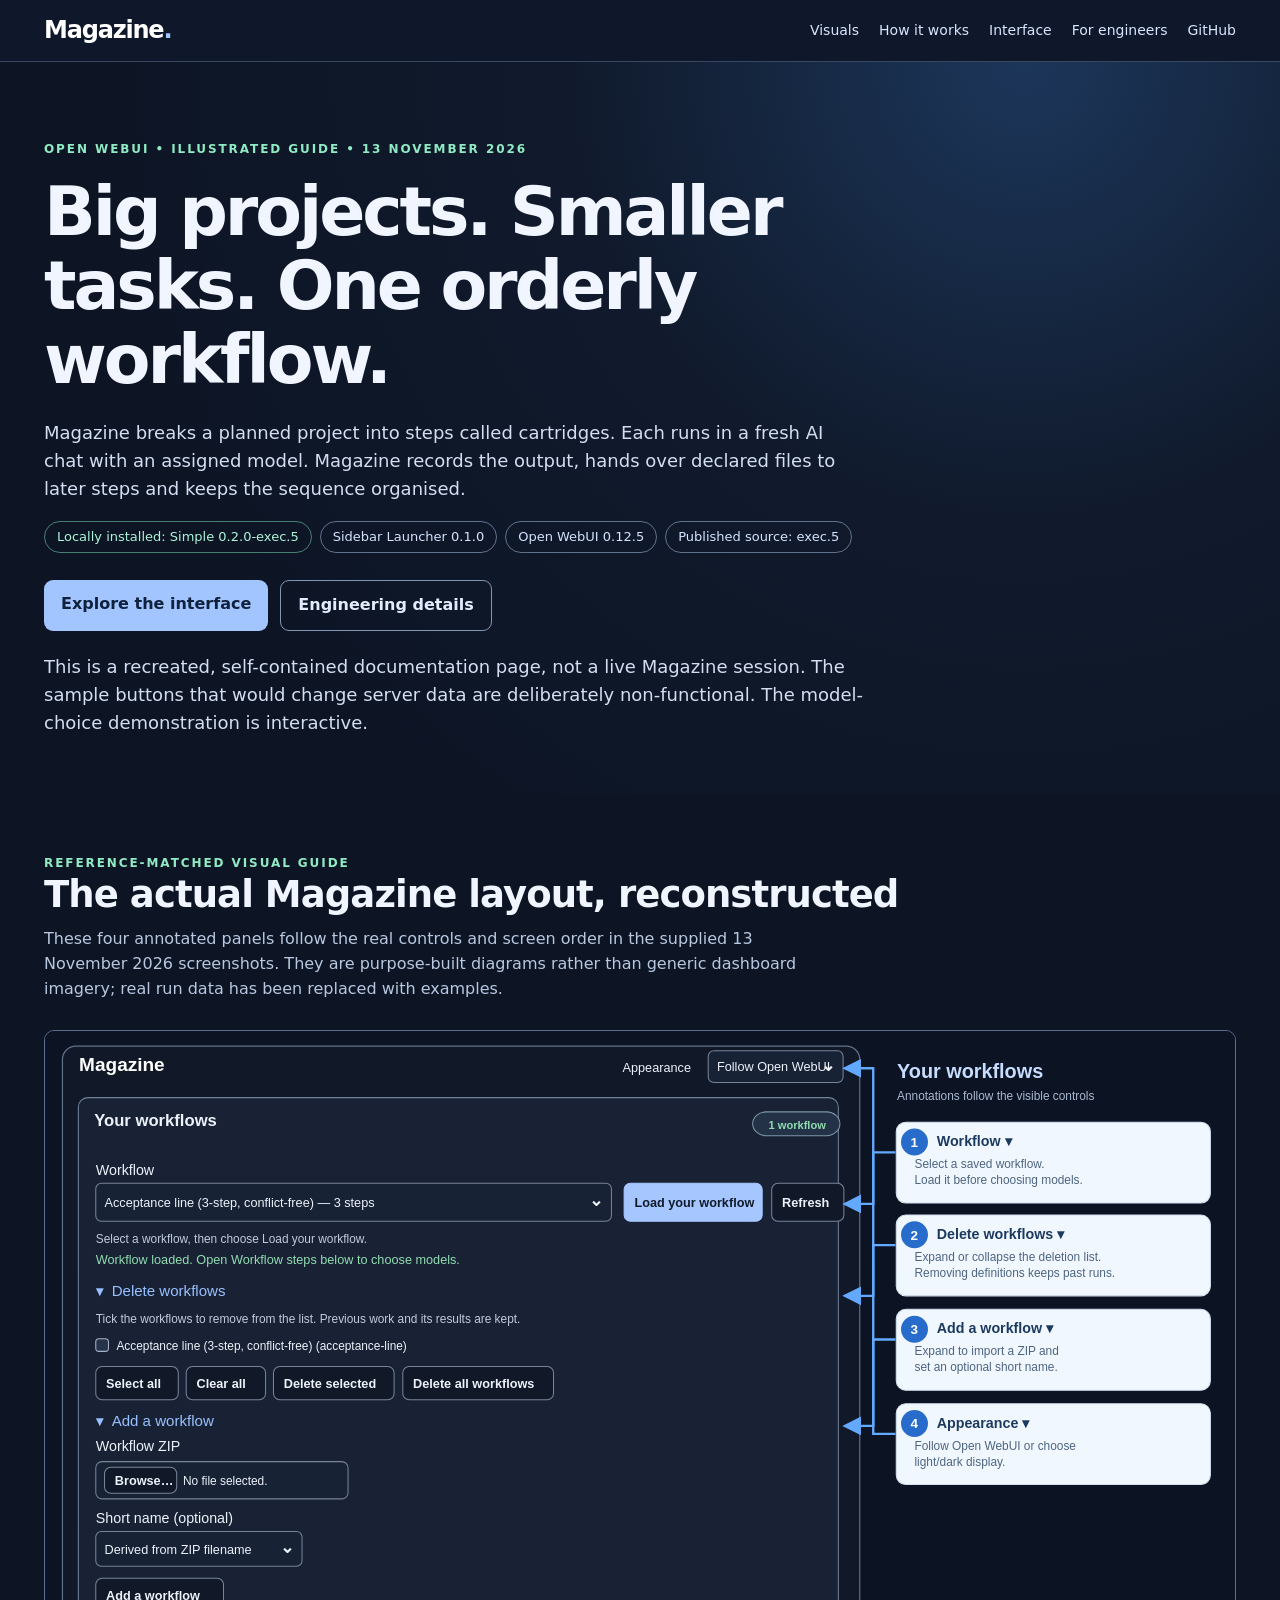
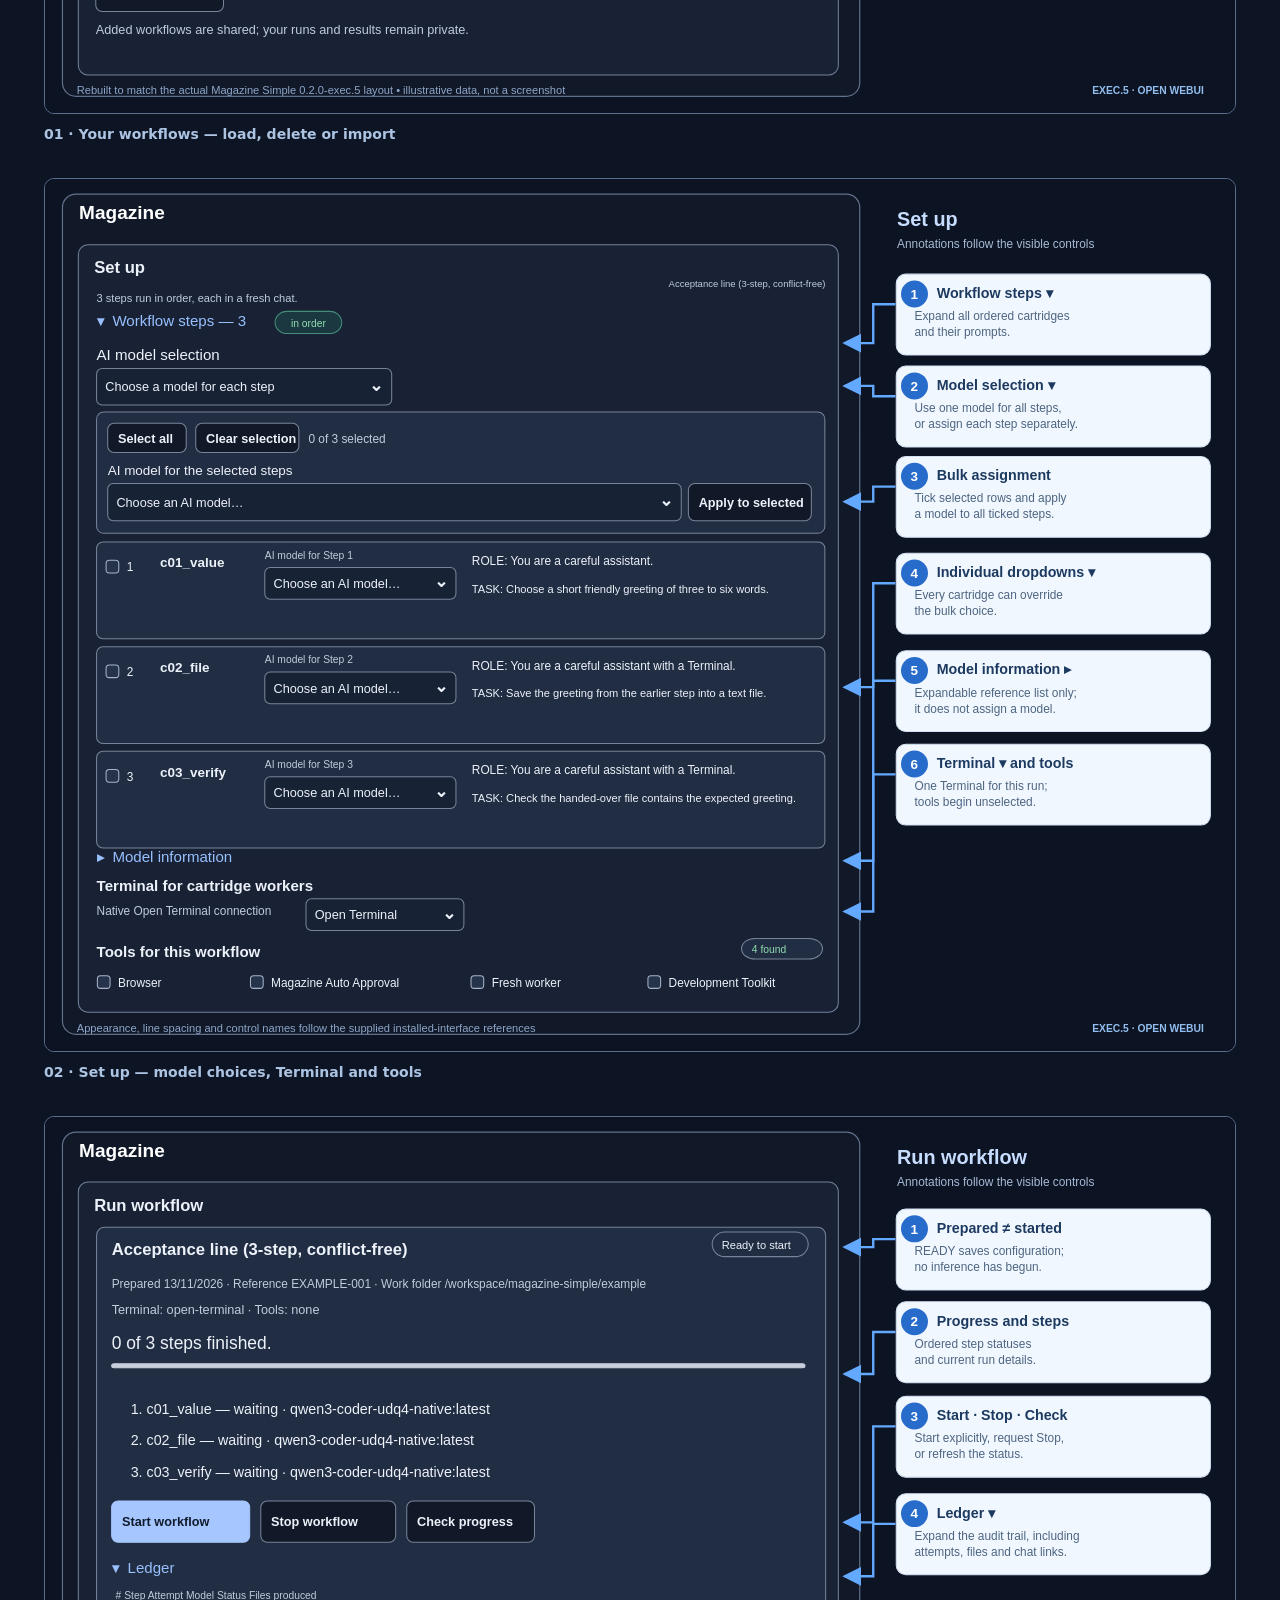
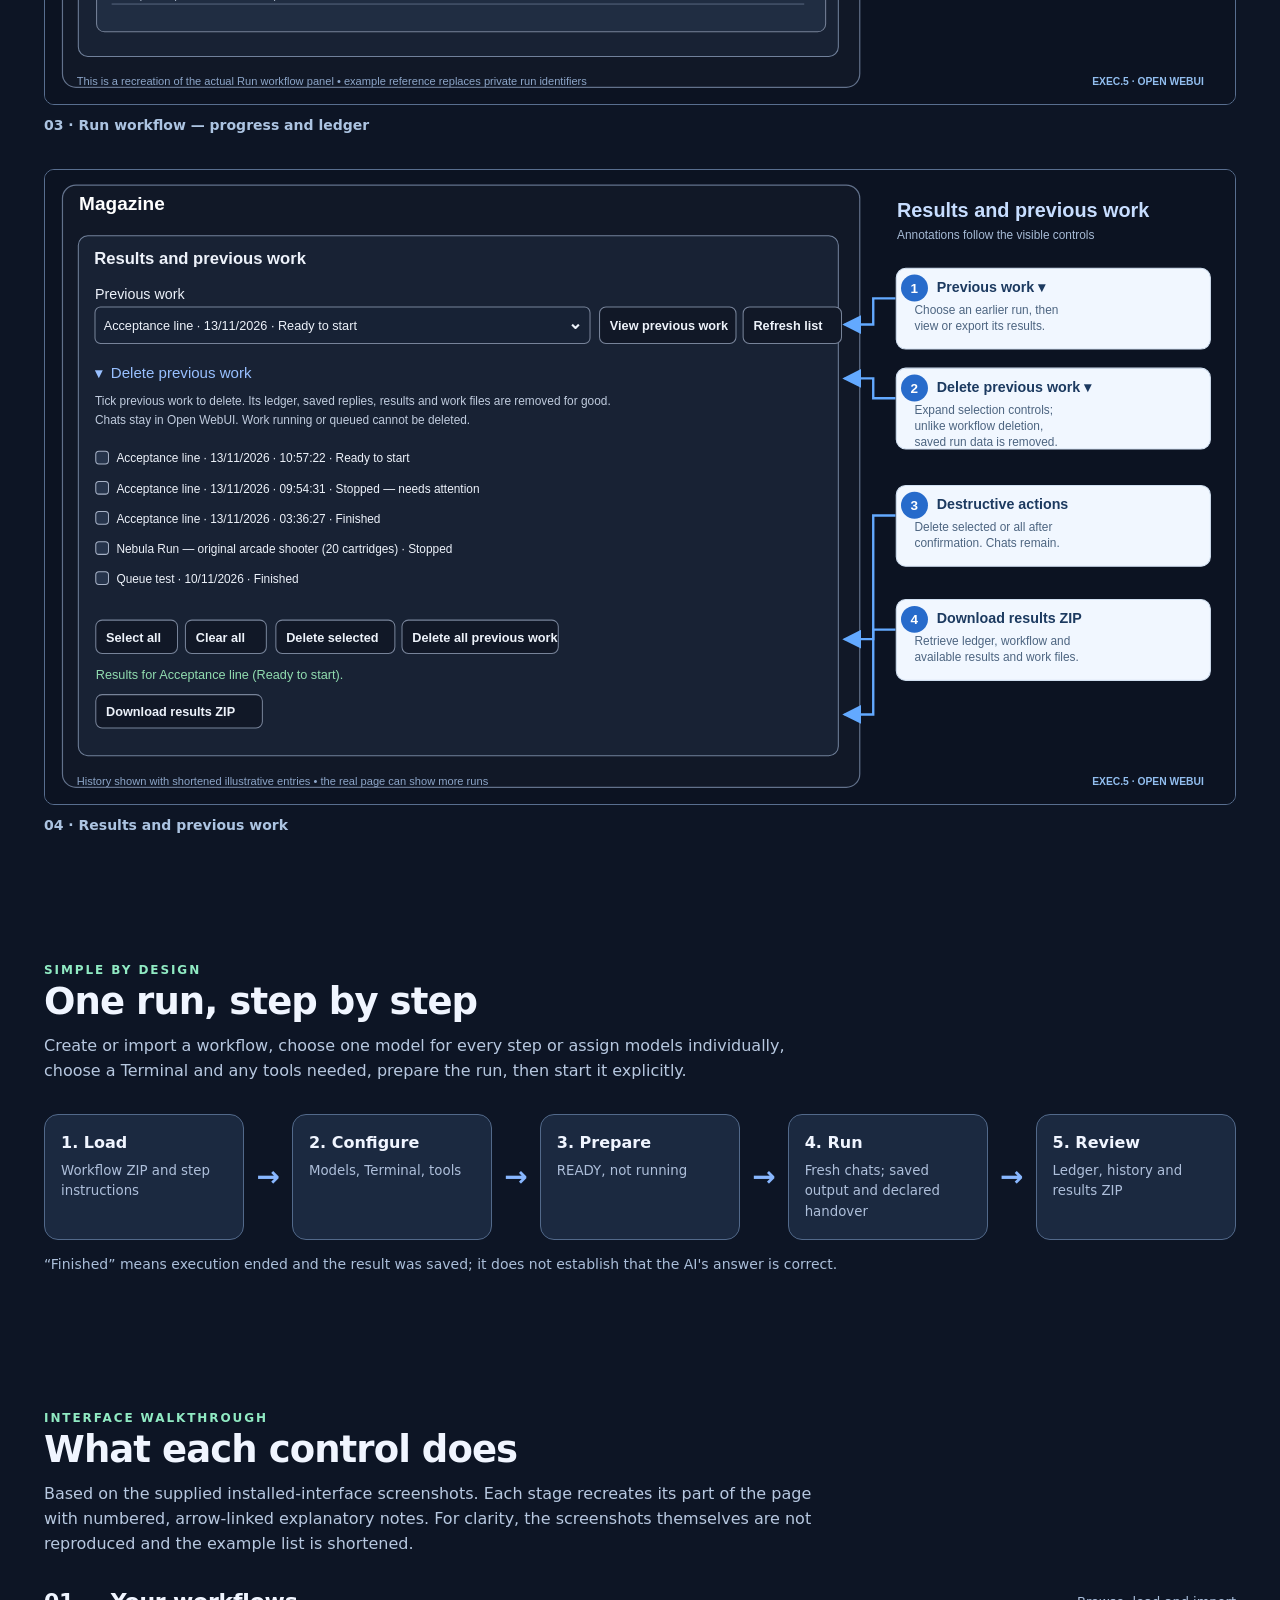
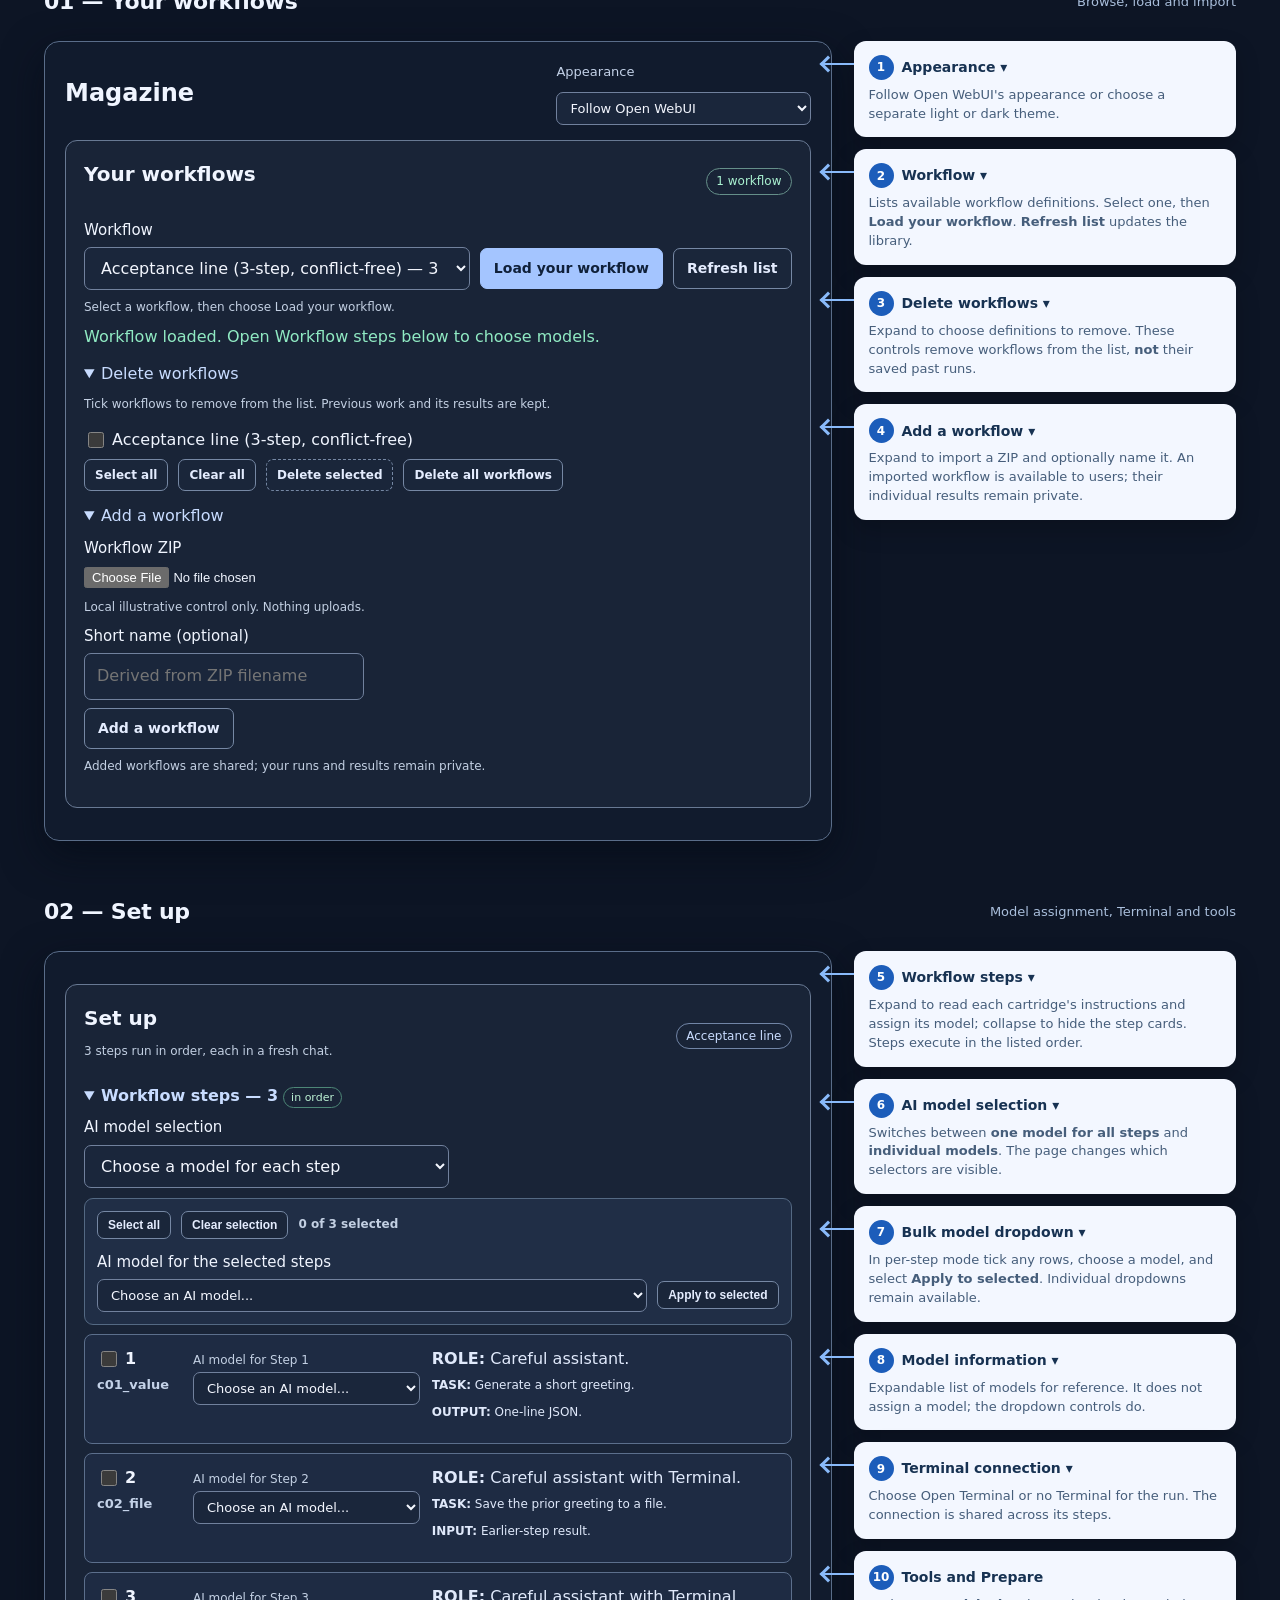
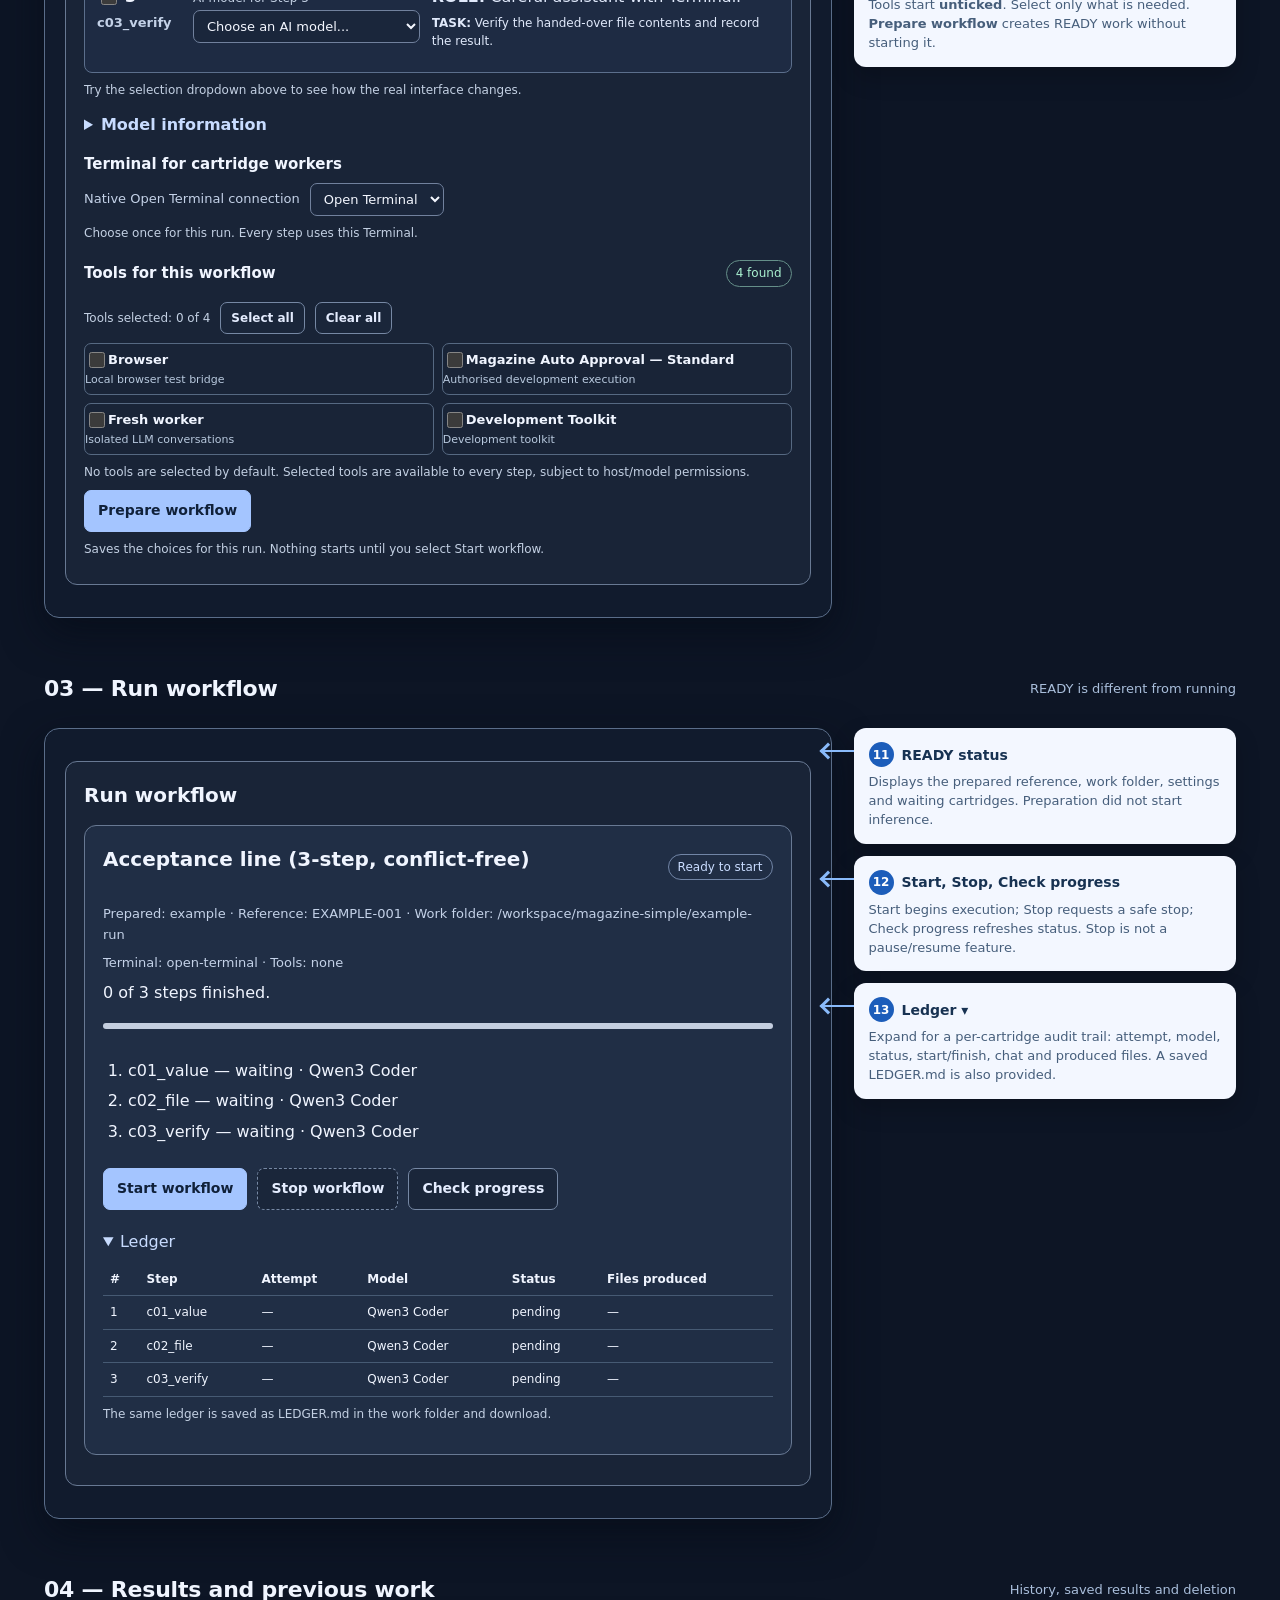
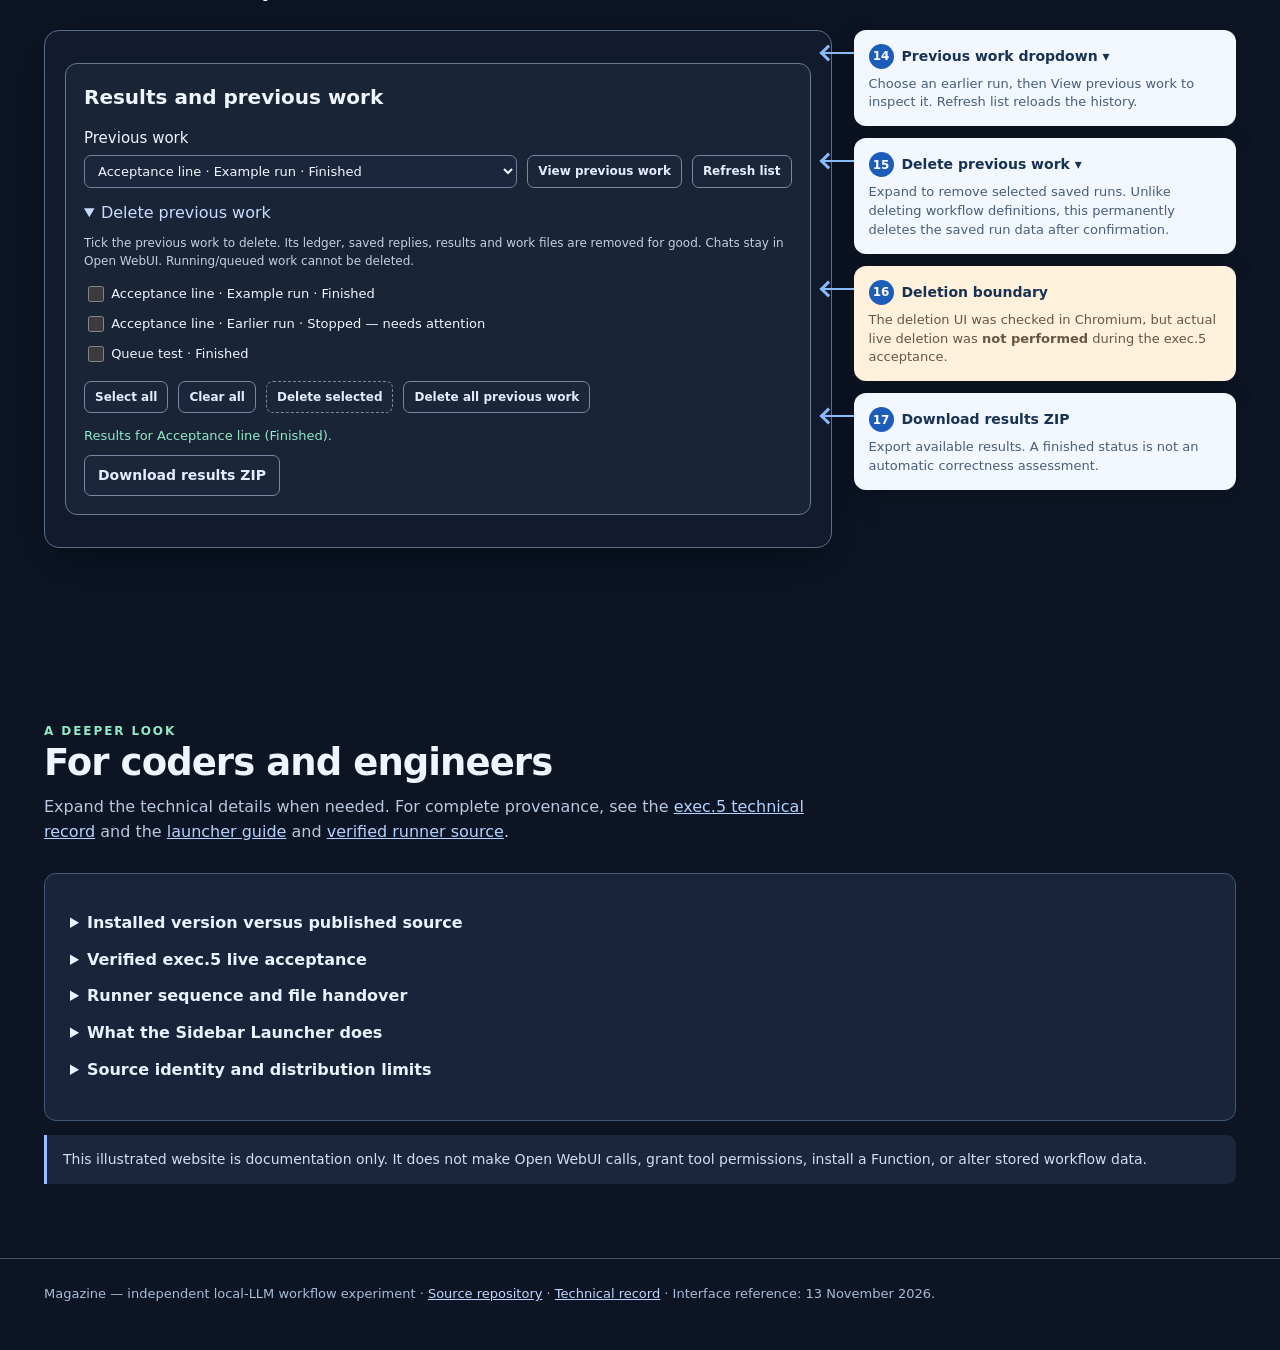
==== commit bdcc9074: "docs: show reference-matched Magazine interface on homepage and audit exec.5 source" ====
--- a/docs/guide/index.html
+++ b/docs/guide/index.html
@@ -4,15 +4,16 @@
 <meta name="description" content="Visual walkthrough of the Magazine Simple 0.2.0-exec.5 Open WebUI interface, based on 13 November 2026 screenshots.">
 <link rel="stylesheet" href="guide.css"><script defer src="guide.js"></script></head>
 <body><a class="skip" href="#main">Skip to content</a>
-<header class="site-header"><nav class="nav" aria-label="Navigation"><a href="#top" class="logo">Magazine<span style="color:#a2c5ff">.</span></a><div class="navlinks"><a href="#how">How it works</a><a href="#interface">Interface</a><a href="#engineering">For engineers</a><a href="https://github.com/Nundrian/Magazine">GitHub</a></div></nav></header>
+<header class="site-header"><nav class="nav" aria-label="Navigation"><a href="#top" class="logo">Magazine<span style="color:#a2c5ff">.</span></a><div class="navlinks"><a href="#visual-gallery">Visuals</a><a href="#how">How it works</a><a href="#interface">Interface</a><a href="#engineering">For engineers</a><a href="https://github.com/Nundrian/Magazine">GitHub</a></div></nav></header>
 <main id="main">
 <section class="hero" id="top"><div class="wrap"><div class="eyebrow">Open WebUI • illustrated guide • 13 November 2026</div>
 <h1>Big projects. Smaller tasks. One orderly workflow.</h1>
 <p>Magazine breaks a planned project into steps called cartridges. Each runs in a fresh AI chat with an assigned model. Magazine records the output, hands over declared files to later steps and keeps the sequence organised.</p>
-<div class="tags"><span class="tag mint">Locally installed: Simple 0.2.0-exec.5</span><span class="tag">Sidebar Launcher 0.1.0</span><span class="tag">Open WebUI 0.12.5</span><span class="tag">Public download: older beta.5</span></div>
+<div class="tags"><span class="tag mint">Locally installed: Simple 0.2.0-exec.5</span><span class="tag">Sidebar Launcher 0.1.0</span><span class="tag">Open WebUI 0.12.5</span><span class="tag">Published source: exec.5</span></div>
 <div class="hero-actions"><a class="action" href="#interface">Explore the interface</a><a class="action secondary" href="#engineering">Engineering details</a></div>
 <p class="caveat">This is a recreated, self-contained documentation page, not a live Magazine session. The sample buttons that would change server data are deliberately non-functional. The model-choice demonstration is interactive.</p>
 </div></section>
+<section class="section" id="visual-gallery"><div class="wrap"><div class="eyebrow">Reference-matched visual guide</div><h2>The actual Magazine layout, reconstructed</h2><p class="intro">These four annotated panels follow the real controls and screen order in the supplied 13 November 2026 screenshots. They are purpose-built diagrams rather than generic dashboard imagery; real run data has been replaced with examples.</p><div class="visual-gallery"><figure><img loading="eager" alt="Magazine Simple Your workflows panel, with workflow selector, Delete workflows and Add a workflow, annotated with arrows" src="../images/magazine-simple-ui-01-workflows.svg"><figcaption>01 · Your workflows — load, delete or import</figcaption></figure><figure><img loading="lazy" alt="Magazine Simple Set up panel with bulk model assignment, cartridge rows, Terminal and tools, annotated with arrows" src="../images/magazine-simple-ui-02-setup.svg"><figcaption>02 · Set up — model choices, Terminal and tools</figcaption></figure><figure><img loading="lazy" alt="Magazine Simple run workflow panel with READY status, progress, execution controls and expandable Ledger, annotated with arrows" src="../images/magazine-simple-ui-03-run.svg"><figcaption>03 · Run workflow — progress and ledger</figcaption></figure><figure><img loading="lazy" alt="Magazine Simple history panel with earlier-work dropdown, deletion options and ZIP download, annotated with arrows" src="../images/magazine-simple-ui-04-history.svg"><figcaption>04 · Results and previous work</figcaption></figure></div></div></section>
 <section class="section" id="how"><div class="wrap"><div class="eyebrow">Simple by design</div><h2>One run, step by step</h2>
 <p class="intro">Create or import a workflow, choose one model for every step or assign models individually, choose a Terminal and any tools needed, prepare the run, then start it explicitly.</p>
 <div class="flow" role="img" aria-label="Workflow process: load workflow, configure models and tools, prepare, execute sequential steps, and review results.">
@@ -110,9 +111,9 @@
 <div class="callout"><h4><span class="num">17</span>Download results ZIP</h4><p>Export available results. A finished status is not an automatic correctness assessment.</p></div>
 </aside></div>
 </div></section>
-<section class="section" id="engineering"><div class="wrap"><div class="eyebrow">A deeper look</div><h2>For coders and engineers</h2><p class="intro">Expand the technical details when needed. For complete provenance, see the <a href="../SIMPLE_0.2.0_EXEC5.md">exec.5 technical record</a> and the <a href="../SIDEBAR_LAUNCHER.md">launcher guide</a>.</p>
+<section class="section" id="engineering"><div class="wrap"><div class="eyebrow">A deeper look</div><h2>For coders and engineers</h2><p class="intro">Expand the technical details when needed. For complete provenance, see the <a href="../SIMPLE_0.2.0_EXEC5.md">exec.5 technical record</a> and the <a href="../SIDEBAR_LAUNCHER.md">launcher guide</a> and <a href="../../integrations/open_webui/function/magazine_simple_exec5.py">verified runner source</a>.</p>
 <div class="tech">
-<details><summary>Installed version versus published source</summary><p><strong>Installed locally:</strong> Magazine Simple 0.2.0-exec.5, served at <code>/magazine-simple</code>, and Sidebar Launcher 0.1.0 on Open WebUI 0.12.5. The launcher adds a navigation item in a new tab; it does not run workflows.</p><p><strong>Published public Function:</strong> the older 0.1.0-beta.5 under <code>/magazine</code>. It is not equivalent to exec.5. The updated runner's source has not been supplied for publication with this guide.</p></details>
+<details><summary>Installed version versus published source</summary><p><strong>Installed locally:</strong> Magazine Simple 0.2.0-exec.5, served at <code>/magazine-simple</code>, and Sidebar Launcher 0.1.0 on Open WebUI 0.12.5. The launcher adds a navigation item in a new tab; it does not run workflows.</p><p><strong>Old downloadable package:</strong> 0.1.0-beta.5 under <code>/magazine</code>. The byte-matched <strong>exec.5 source</strong> is now available separately; there is no independently verified clean-install package for it.</p></details>
 <details><summary>Verified exec.5 live acceptance</summary><p>On 13 November 2026, the existing Function was updated in place. Pre-existing 178 run-folder files remained hash-identical. A live three-step run <code>20261113-093654-9352d6</code> completed with <code>qwen3-coder-udq4-native:latest</code>, Open Terminal and no extra tools. Steps 2 and 3 invoked real <code>run_command</code> calls; the handover was verified and <code>result.json</code> reported <code>match: true</code>. The inline DONE completion path was exercised in step 2.</p><p>The Chromium deletion interface was inspected but no live deletion was performed. Firefox interactions and host container logs were not verified.</p></details>
 <details><summary>Runner sequence and file handover</summary><pre>Workflow ZIP → import and validate → assign models
     ↓ choose Terminal and tools
@@ -126,7 +127,7 @@
     ↓
 Ledger + previous-work history + results ZIP</pre><p>Do not infer a successful external task solely from a finished cartridge, or call older beta.5 tests a fresh exec.5 pass.</p></details>
 <details><summary>What the Sidebar Launcher does</summary><p>Launcher 0.1.0 injects a Magazine navigation link pointing to <code>/magazine-simple</code> via Open WebUI's static <code>loader.js</code>. It opens in a separate tab and does not request an API token or execute a cartridge. Loader backups and installation metadata are kept under <code>DATA_DIR/magazine-simple/sidebar-launcher/</code>. Read the <a href="../SIDEBAR_LAUNCHER.md">security and compatibility notes</a> before installing.</p></details>
-<details><summary>Source identity and distribution limits</summary><p>Installed Function code: SHA-256 prefix/suffix <code>400f8bf4…1309</code>, 111,367 bytes. Served <code>page.html</code>: <code>b1b41a55…2f97</code>. These are abbreviated identifiers from the local installation report, not downloadable artefact hashes. Current distribution in this repository remains beta.5; the local exec.5 build is documented but not included as an installer.</p></details>
+<details><summary>Source identity and distribution limits</summary><p>Installed Function code: SHA-256 prefix/suffix <code>400f8bf4…1309</code>, 111,367 bytes. Served <code>page.html</code>: <code>b1b41a55…2f97</code>. These are abbreviated identifiers from the local installation report, not downloadable artefact hashes. The older beta.5 ZIP remains the only archived installer here. The exact exec.5 source has been added for review, without claiming a separately validated clean-install package.</p></details>
 </div>
 <div class="disclaimer">This illustrated website is documentation only. It does not make Open WebUI calls, grant tool permissions, install a Function, or alter stored workflow data.</div>
 </div></section></main>
--- a/docs/guide/guide.css
+++ b/docs/guide/guide.css
@@ -14,4 +14,6 @@
 .disclaimer{background:#19263c;border-left:3px solid #9bc0ff;padding:14px 16px;color:#d0dff4;margin:14px 0;border-radius:0 9px 9px 0;font-size:14px}
 .tech{background:#17243a;border:1px solid #425a77;padding:25px;border-radius:12px}.tech h3{margin-top:0}.tech details{margin:12px 0}.tech summary{cursor:pointer;color:#eaf2ff;font-weight:700}.tech pre{white-space:pre-wrap;overflow-wrap:anywhere;background:#0a1120;padding:14px;border-radius:8px;border:1px solid #445675;font-size:13px}.footer{border-top:1px solid #3d506a;padding:25px 0 45px;color:#a7bcd9;font-size:13px}.footer a{color:#bed7ff}
 @media(max-width:980px){.walk-stage{grid-template-columns:1fr}.note-column{grid-template-columns:repeat(2,minmax(0,1fr))}.callout::before,.callout::after{display:none}}
-@media(max-width:630px){.wrap{padding:0 14px}.nav{padding:13px 14px}.navlinks{gap:10px}.navlinks a{font-size:12px}.hero{padding:45px 0}.screen{padding:10px}.app-panel{padding:12px}.two-col,.tool-list,.note-column{grid-template-columns:1fr}.cartridge{grid-template-columns:1fr}.cartridge .task{max-height:none}.flow-arrow{display:none}.flow-node{flex-basis:48%}.app-panel h4{font-size:18px}.screen-title strong{font-size:19px}}+@media(max-width:630px){.wrap{padding:0 14px}.nav{padding:13px 14px}.navlinks{gap:10px}.navlinks a{font-size:12px}.hero{padding:45px 0}.screen{padding:10px}.app-panel{padding:12px}.two-col,.tool-list,.note-column{grid-template-columns:1fr}.cartridge{grid-template-columns:1fr}.cartridge .task{max-height:none}.flow-arrow{display:none}.flow-node{flex-basis:48%}.app-panel h4{font-size:18px}.screen-title strong{font-size:19px}}
+/* Faithful reference panels are visible without opening a disclosure. */
+.visual-gallery{display:grid;gap:28px}.visual-gallery figure{margin:0}.visual-gallery img{display:block;width:100%;height:auto;border-radius:10px;border:1px solid #586e8f;background:#101827}.visual-gallery figcaption{margin:10px 0 4px;color:#acc4e2;font-size:14px;font-weight:650}
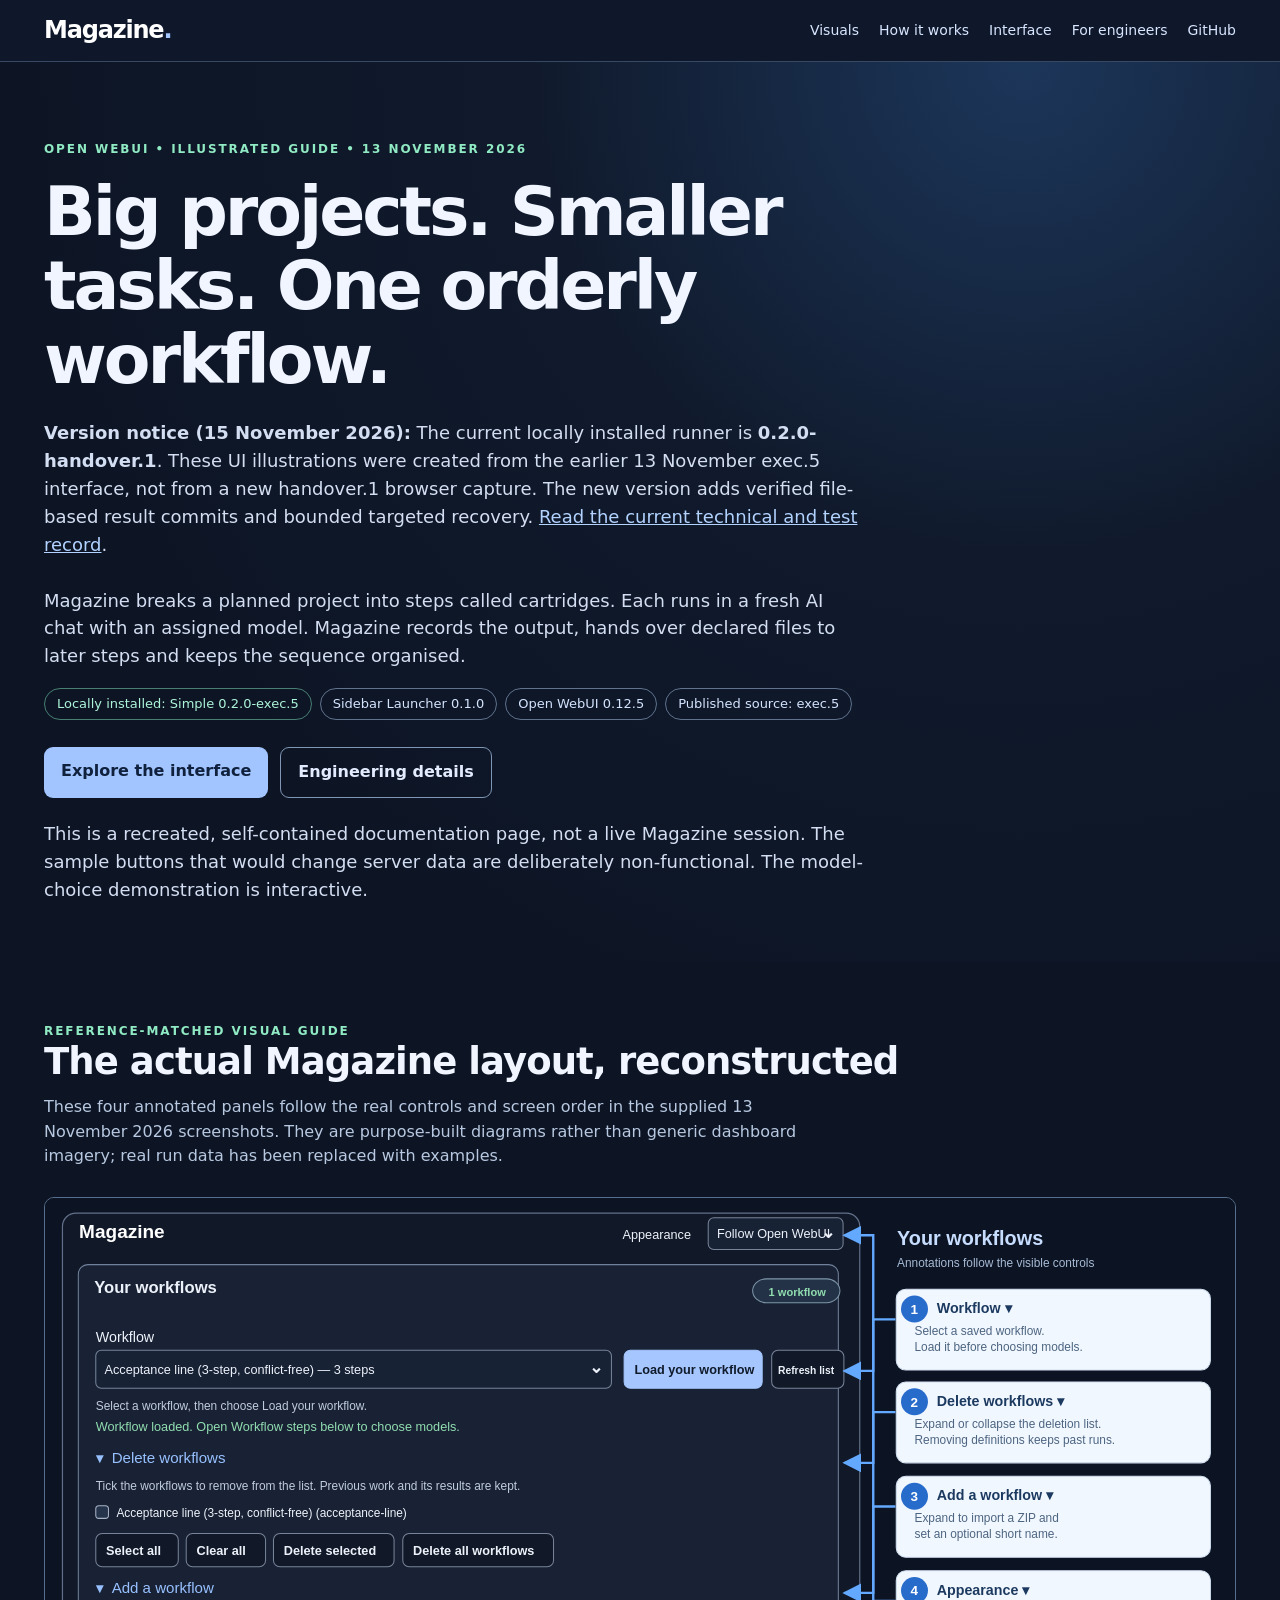
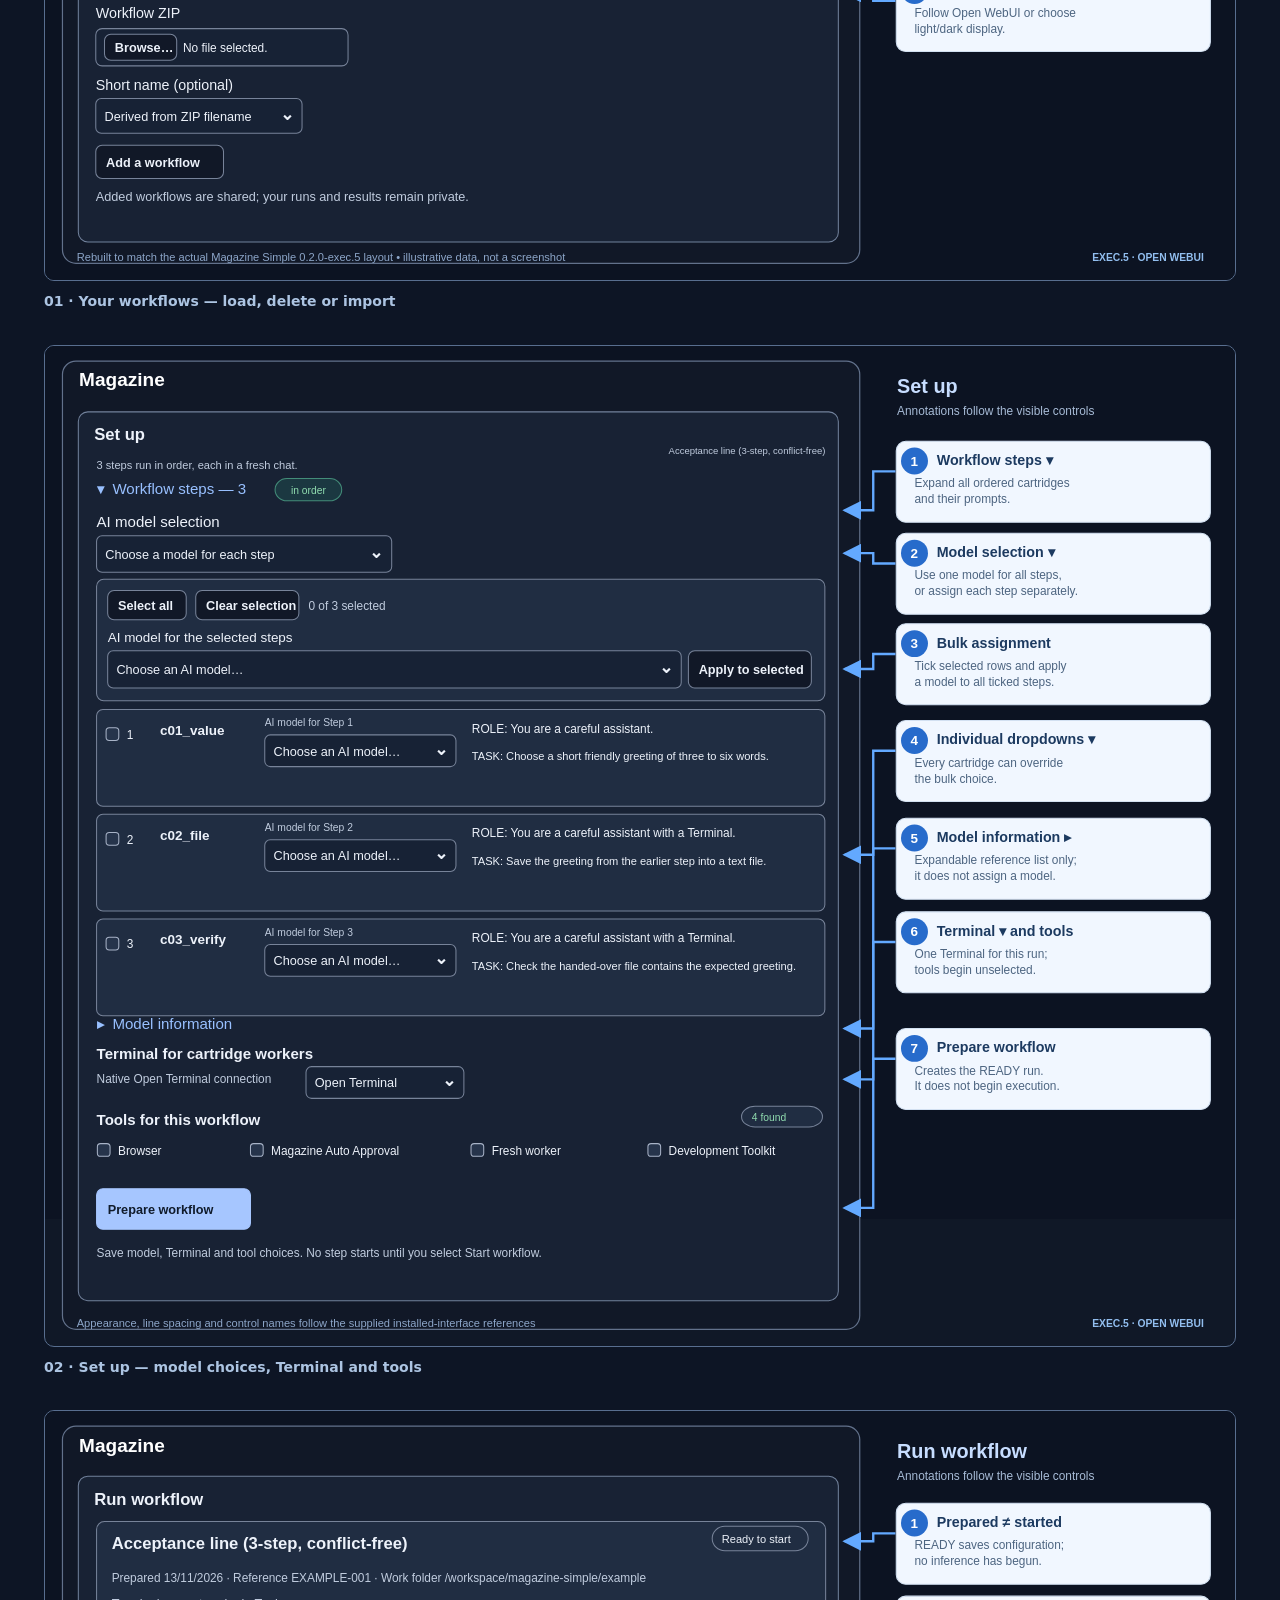
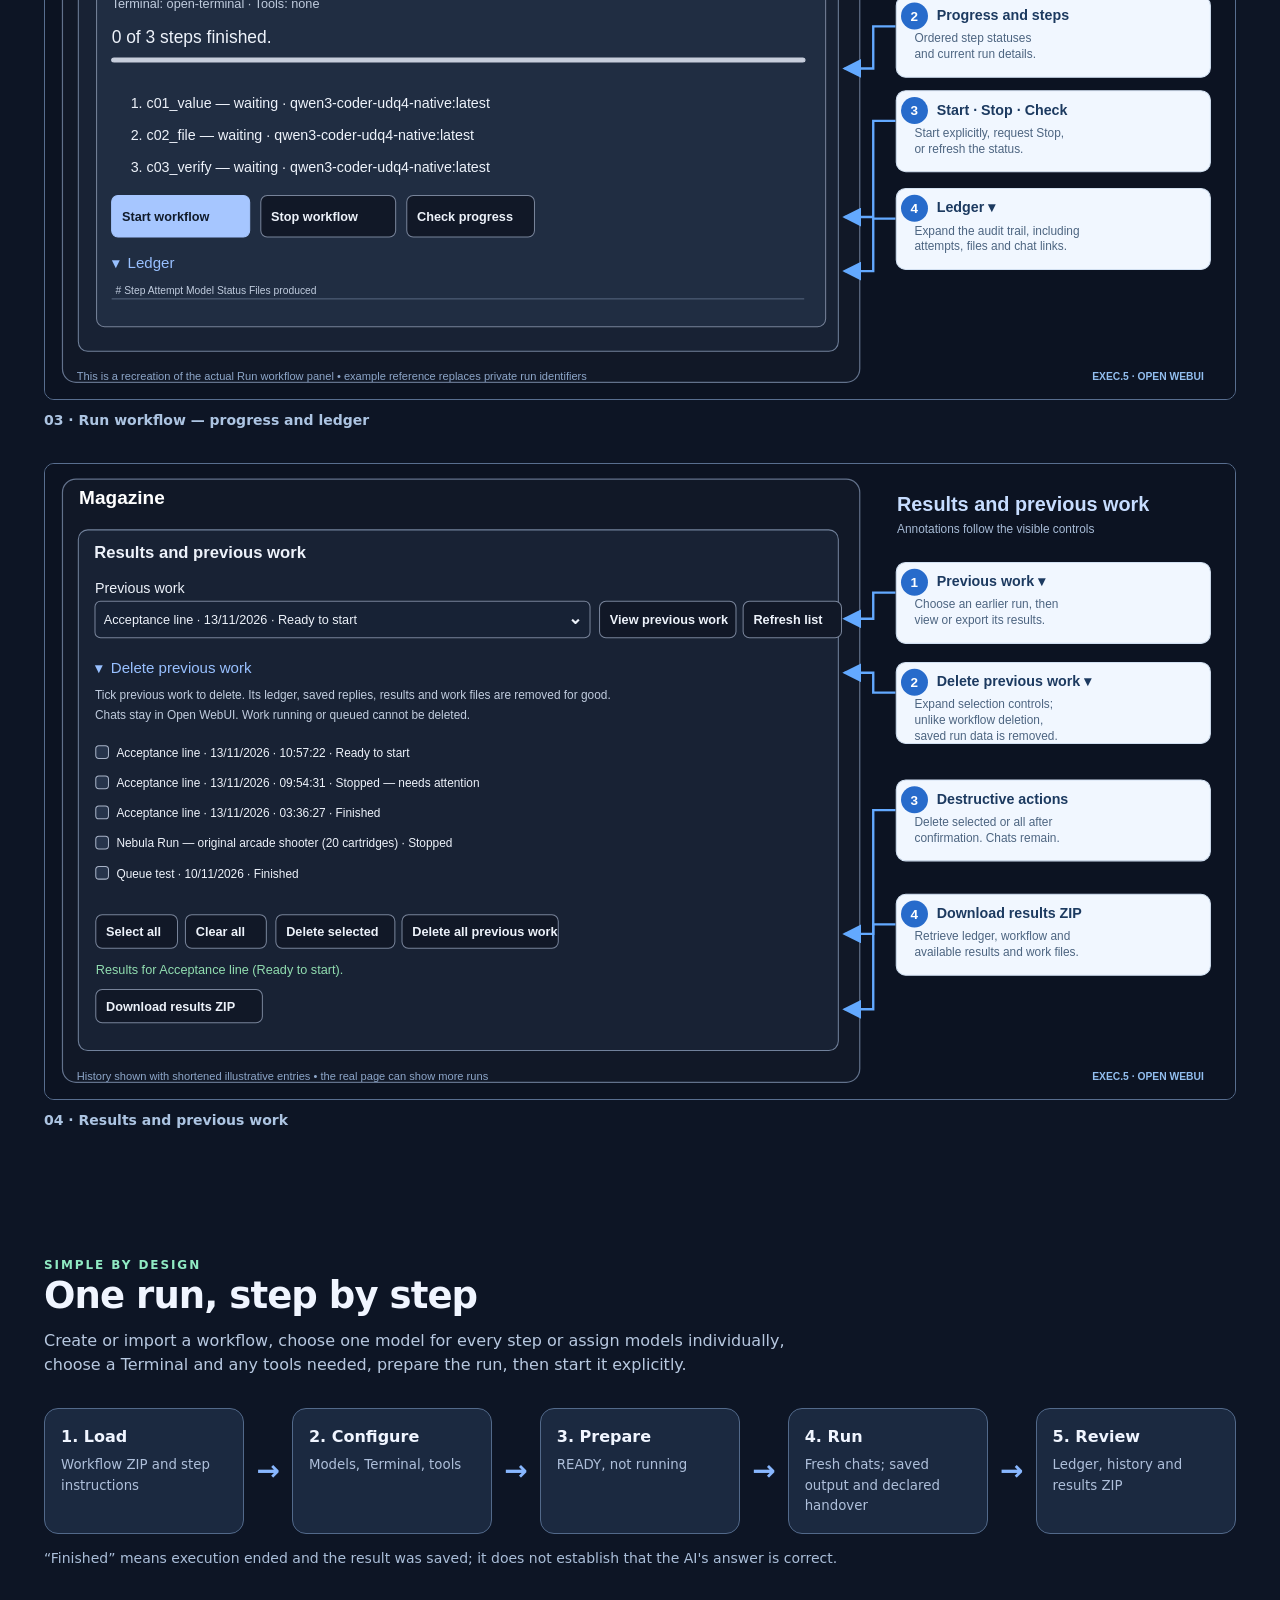
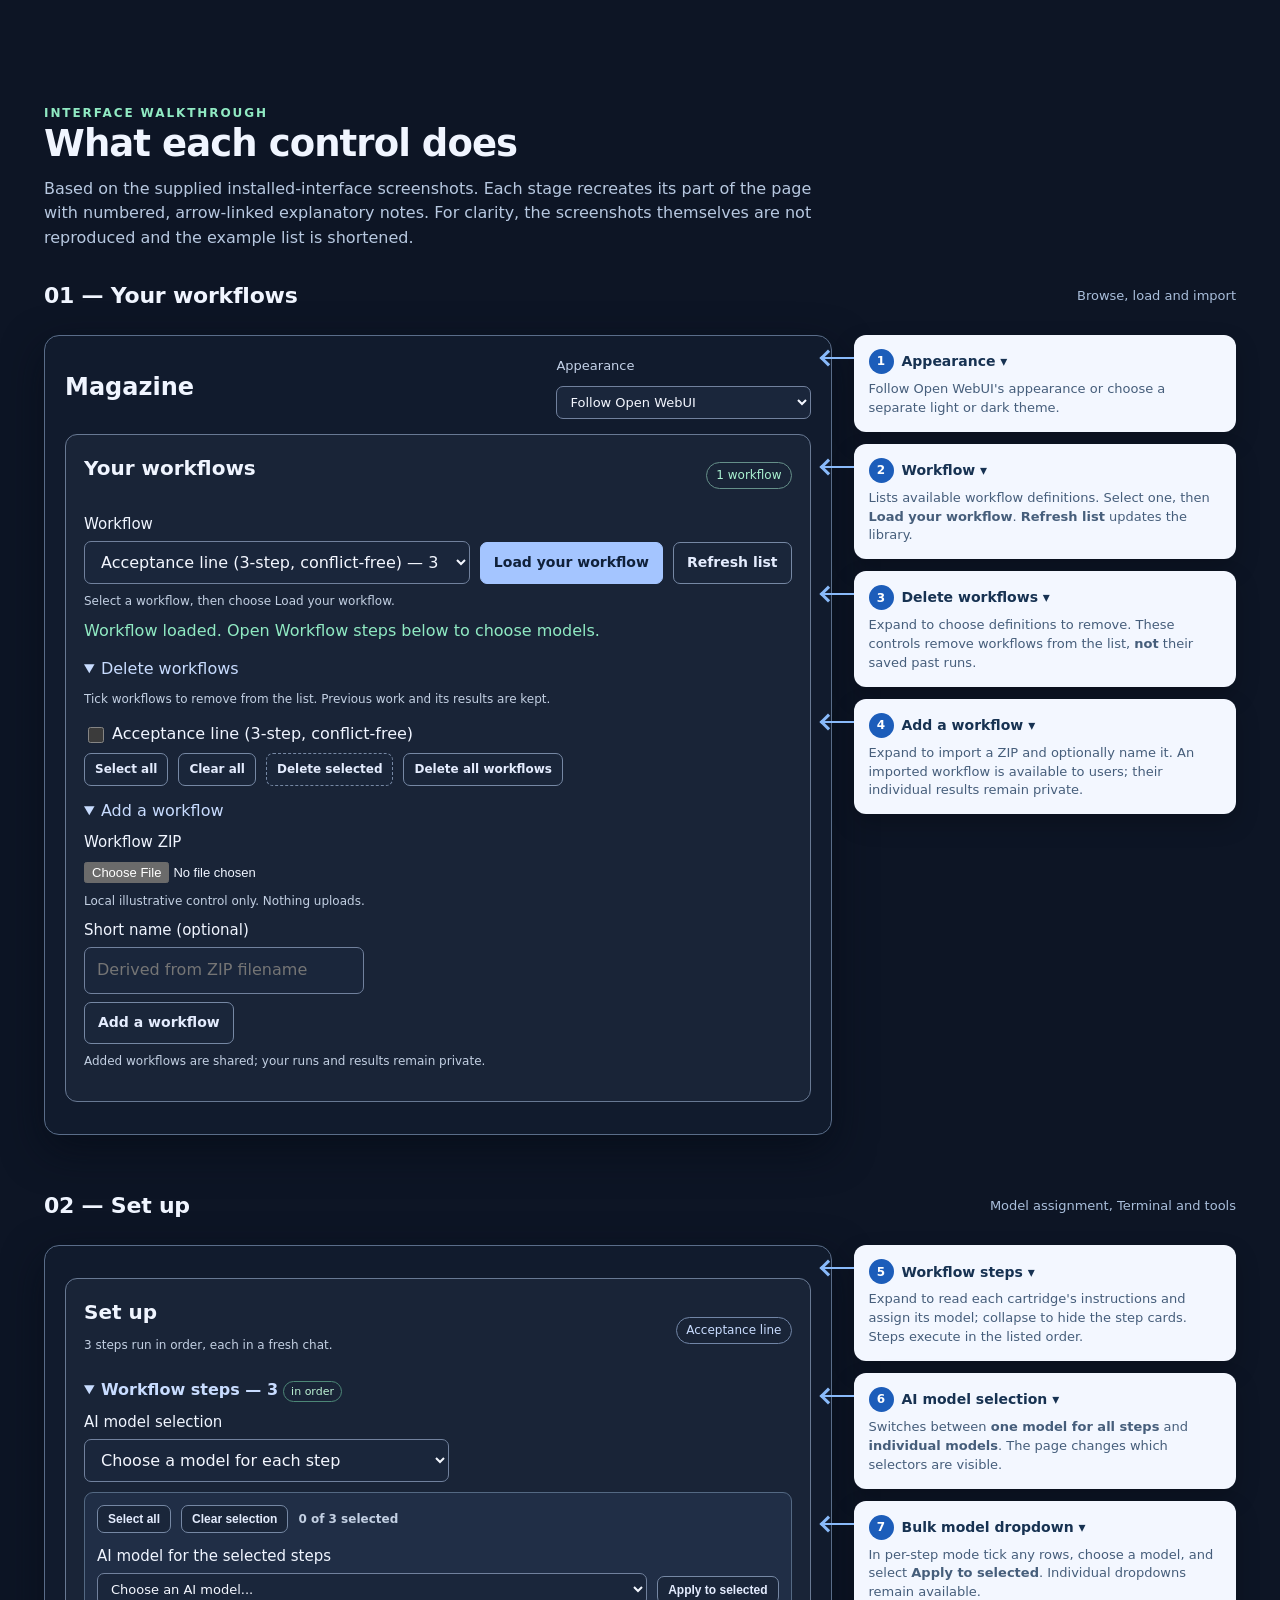
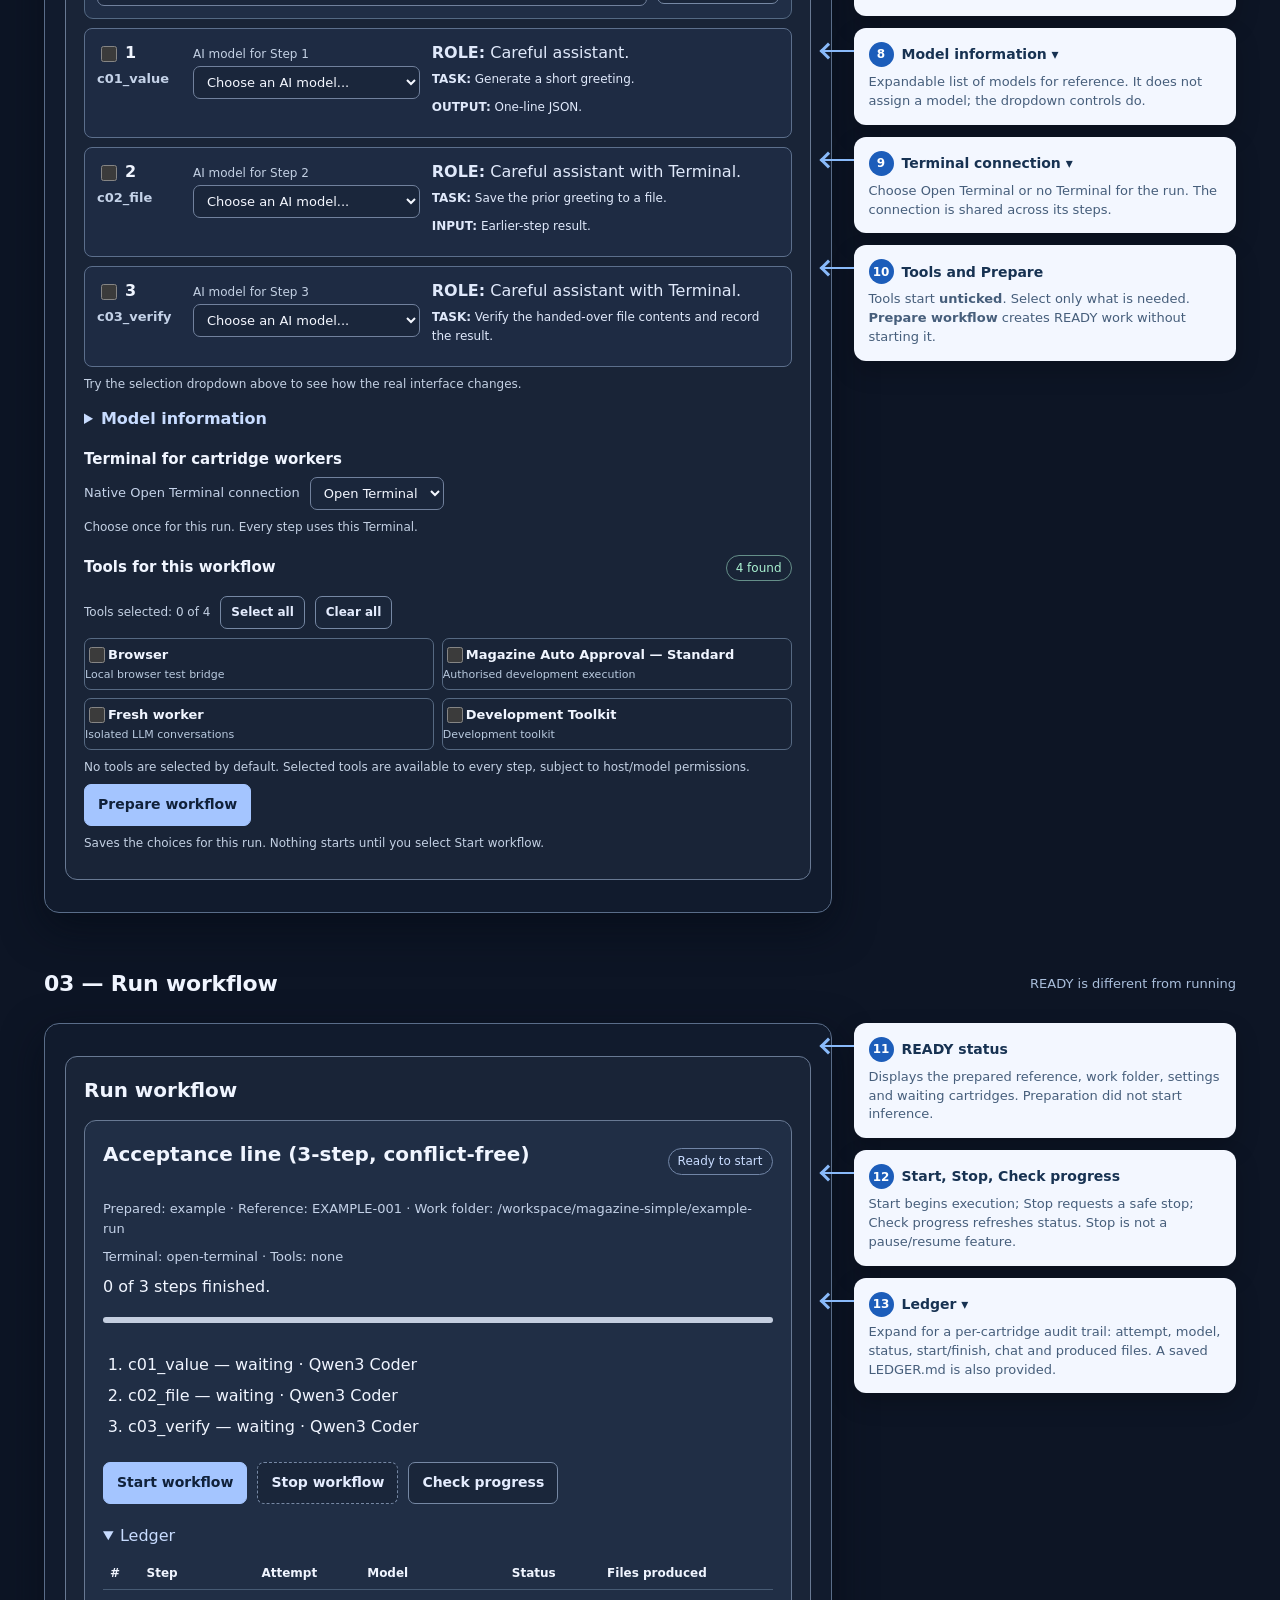
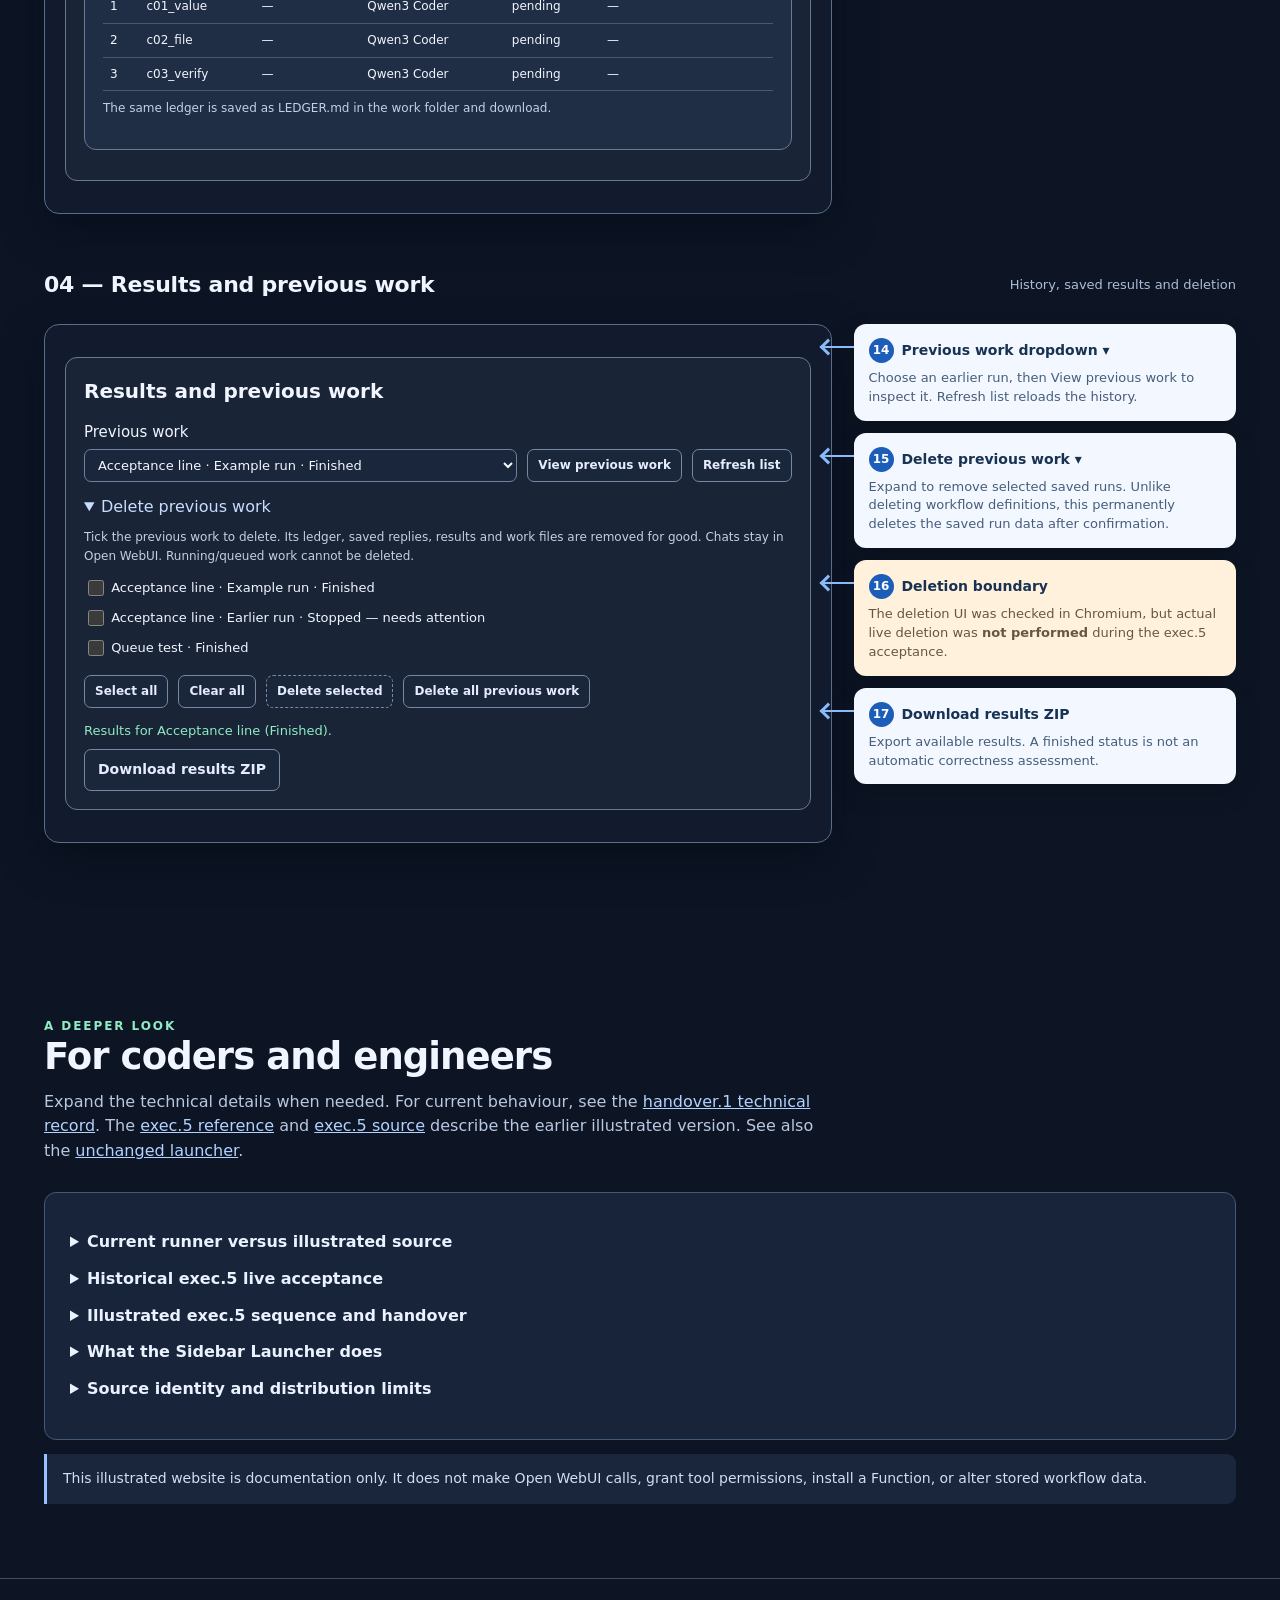
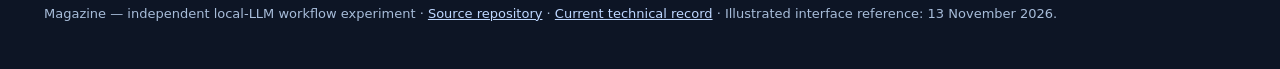
==== commit cc3b5356: "docs: label illustrated exec.5 UI and link current handover.1 behaviour" ====
--- a/docs/guide/index.html
+++ b/docs/guide/index.html
@@ -1,13 +1,13 @@
 <!doctype html>
 <html lang="en-GB"><head><meta charset="utf-8"><meta name="viewport" content="width=device-width, initial-scale=1"><meta name="color-scheme" content="dark">
-<title>Magazine Simple 0.2.0-exec.5 — illustrated interface</title>
-<meta name="description" content="Visual walkthrough of the Magazine Simple 0.2.0-exec.5 Open WebUI interface, based on 13 November 2026 screenshots.">
+<title>Magazine Simple — illustrated Open WebUI interface (13 November reference)</title>
+<meta name="description" content="Illustrated 13 November 2026 Magazine Simple interface reference. Current installed runner is 0.2.0-handover.1 (15 November).">
 <link rel="stylesheet" href="guide.css"><script defer src="guide.js"></script></head>
 <body><a class="skip" href="#main">Skip to content</a>
 <header class="site-header"><nav class="nav" aria-label="Navigation"><a href="#top" class="logo">Magazine<span style="color:#a2c5ff">.</span></a><div class="navlinks"><a href="#visual-gallery">Visuals</a><a href="#how">How it works</a><a href="#interface">Interface</a><a href="#engineering">For engineers</a><a href="https://github.com/Nundrian/Magazine">GitHub</a></div></nav></header>
 <main id="main">
 <section class="hero" id="top"><div class="wrap"><div class="eyebrow">Open WebUI • illustrated guide • 13 November 2026</div>
-<h1>Big projects. Smaller tasks. One orderly workflow.</h1>
+<h1>Big projects. Smaller tasks. One orderly workflow.</h1><p class="intro"><strong>Version notice (15 November 2026):</strong> The current locally installed runner is <strong>0.2.0-handover.1</strong>. These UI illustrations were created from the earlier 13 November exec.5 interface, not from a new handover.1 browser capture. The new version adds verified file-based result commits and bounded targeted recovery. <a href="../SIMPLE_0.2.0_HANDOVER1.md">Read the current technical and test record</a>.</p>
 <p>Magazine breaks a planned project into steps called cartridges. Each runs in a fresh AI chat with an assigned model. Magazine records the output, hands over declared files to later steps and keeps the sequence organised.</p>
 <div class="tags"><span class="tag mint">Locally installed: Simple 0.2.0-exec.5</span><span class="tag">Sidebar Launcher 0.1.0</span><span class="tag">Open WebUI 0.12.5</span><span class="tag">Published source: exec.5</span></div>
 <div class="hero-actions"><a class="action" href="#interface">Explore the interface</a><a class="action secondary" href="#engineering">Engineering details</a></div>
@@ -111,11 +111,11 @@
 <div class="callout"><h4><span class="num">17</span>Download results ZIP</h4><p>Export available results. A finished status is not an automatic correctness assessment.</p></div>
 </aside></div>
 </div></section>
-<section class="section" id="engineering"><div class="wrap"><div class="eyebrow">A deeper look</div><h2>For coders and engineers</h2><p class="intro">Expand the technical details when needed. For complete provenance, see the <a href="../SIMPLE_0.2.0_EXEC5.md">exec.5 technical record</a> and the <a href="../SIDEBAR_LAUNCHER.md">launcher guide</a> and <a href="../../integrations/open_webui/function/magazine_simple_exec5.py">verified runner source</a>.</p>
+<section class="section" id="engineering"><div class="wrap"><div class="eyebrow">A deeper look</div><h2>For coders and engineers</h2><p class="intro">Expand the technical details when needed. For current behaviour, see the <a href="../SIMPLE_0.2.0_HANDOVER1.md">handover.1 technical record</a>. The <a href="../SIMPLE_0.2.0_EXEC5.md">exec.5 reference</a> and <a href="../../integrations/open_webui/function/magazine_simple_exec5.py">exec.5 source</a> describe the earlier illustrated version. See also the <a href="../SIDEBAR_LAUNCHER.md">unchanged launcher</a>.</p>
 <div class="tech">
-<details><summary>Installed version versus published source</summary><p><strong>Installed locally:</strong> Magazine Simple 0.2.0-exec.5, served at <code>/magazine-simple</code>, and Sidebar Launcher 0.1.0 on Open WebUI 0.12.5. The launcher adds a navigation item in a new tab; it does not run workflows.</p><p><strong>Old downloadable package:</strong> 0.1.0-beta.5 under <code>/magazine</code>. The byte-matched <strong>exec.5 source</strong> is now available separately; there is no independently verified clean-install package for it.</p></details>
-<details><summary>Verified exec.5 live acceptance</summary><p>On 13 November 2026, the existing Function was updated in place. Pre-existing 178 run-folder files remained hash-identical. A live three-step run <code>20261113-093654-9352d6</code> completed with <code>qwen3-coder-udq4-native:latest</code>, Open Terminal and no extra tools. Steps 2 and 3 invoked real <code>run_command</code> calls; the handover was verified and <code>result.json</code> reported <code>match: true</code>. The inline DONE completion path was exercised in step 2.</p><p>The Chromium deletion interface was inspected but no live deletion was performed. Firefox interactions and host container logs were not verified.</p></details>
-<details><summary>Runner sequence and file handover</summary><pre>Workflow ZIP → import and validate → assign models
+<details><summary>Current runner versus illustrated source</summary><p><strong>Currently installed locally:</strong> Magazine Simple <strong>0.2.0-handover.1</strong>, served at <code>/magazine-simple</code> on Open WebUI 0.12.5. The separate Sidebar Launcher remains 0.1.0. Its role is navigation only.</p><p><strong>Illustrated here:</strong> the 13 November exec.5 UI. The tracked <a href="../../integrations/open_webui/function/magazine_simple_exec5.py">exec.5 source</a> is historical, not the 15 November installed runner. The handover.1 source was supplied in a verified local bundle but has not yet been published here or clean-installed on a fresh host. The earlier beta.5 ZIP is not a Simple installer.</p></details>
+<details><summary>Historical exec.5 live acceptance</summary><p>On 13 November 2026, the existing Function was updated in place. Pre-existing 178 run-folder files remained hash-identical. A live three-step run <code>20261113-093654-9352d6</code> completed with <code>qwen3-coder-udq4-native:latest</code>, Open Terminal and no extra tools. Steps 2 and 3 invoked real <code>run_command</code> calls; the handover was verified and <code>result.json</code> reported <code>match: true</code>. The inline DONE completion path was exercised in step 2.</p><p>The Chromium deletion interface was inspected but no live deletion was performed. Firefox interactions and host container logs were not verified.</p></details>
+<details><summary>Illustrated exec.5 sequence and handover</summary><pre>Workflow ZIP → import and validate → assign models
     ↓ choose Terminal and tools
 Prepare → READY → explicit Start
     ↓
@@ -125,11 +125,11 @@
     ↓ declared file handover
 Step 3: fresh chat → verify file contents → save result
     ↓
-Ledger + previous-work history + results ZIP</pre><p>Do not infer a successful external task solely from a finished cartridge, or call older beta.5 tests a fresh exec.5 pass.</p></details>
+Ledger + previous-work history + results ZIP</pre><p>New handover.1 runs instead verify and commit an attempt-scoped result file, with targeted recovery when allowed. The diagram above remains an illustration of the earlier exec.5 path. Finished does not certify semantic correctness; older tests must not be attributed to newer code.</p></details>
 <details><summary>What the Sidebar Launcher does</summary><p>Launcher 0.1.0 injects a Magazine navigation link pointing to <code>/magazine-simple</code> via Open WebUI's static <code>loader.js</code>. It opens in a separate tab and does not request an API token or execute a cartridge. Loader backups and installation metadata are kept under <code>DATA_DIR/magazine-simple/sidebar-launcher/</code>. Read the <a href="../SIDEBAR_LAUNCHER.md">security and compatibility notes</a> before installing.</p></details>
-<details><summary>Source identity and distribution limits</summary><p>Installed Function code: SHA-256 prefix/suffix <code>400f8bf4…1309</code>, 111,367 bytes. Served <code>page.html</code>: <code>b1b41a55…2f97</code>. These are abbreviated identifiers from the local installation report, not downloadable artefact hashes. The older beta.5 ZIP remains the only archived installer here. The exact exec.5 source has been added for review, without claiming a separately validated clean-install package.</p></details>
+<details><summary>Source identity and distribution limits</summary><p><strong>Current handover.1 tested source:</strong> <code>55e7a7da…1e782c</code> (SHA-256); its installed, Open WebUI-formatted copy: <code>47137786…2b50</code>. Their ASTs matched in the supplied release validation, but the new source is not yet a tracked file in this public repository. <a href="../SIMPLE_0.2.0_HANDOVER1.md">Read the evidence and limitations</a>.</p><p><strong>Historical exec.5 source:</strong> <code>400f8bf4…1309</code> (SHA-256), 111,367 bytes. Its public source remains available for review. The older beta.5 ZIP does not install handover.1. No public clean-install package or independent cross-model certification is claimed.</p></details>
 </div>
 <div class="disclaimer">This illustrated website is documentation only. It does not make Open WebUI calls, grant tool permissions, install a Function, or alter stored workflow data.</div>
 </div></section></main>
-<footer class="footer"><div class="wrap">Magazine — independent local-LLM workflow experiment · <a href="https://github.com/Nundrian/Magazine">Source repository</a> · <a href="../SIMPLE_0.2.0_EXEC5.md">Technical record</a> · Interface reference: 13 November 2026.</div></footer>
+<footer class="footer"><div class="wrap">Magazine — independent local-LLM workflow experiment · <a href="https://github.com/Nundrian/Magazine">Source repository</a> · <a href="../SIMPLE_0.2.0_HANDOVER1.md">Current technical record</a> · Illustrated interface reference: 13 November 2026.</div></footer>
 </body></html>
